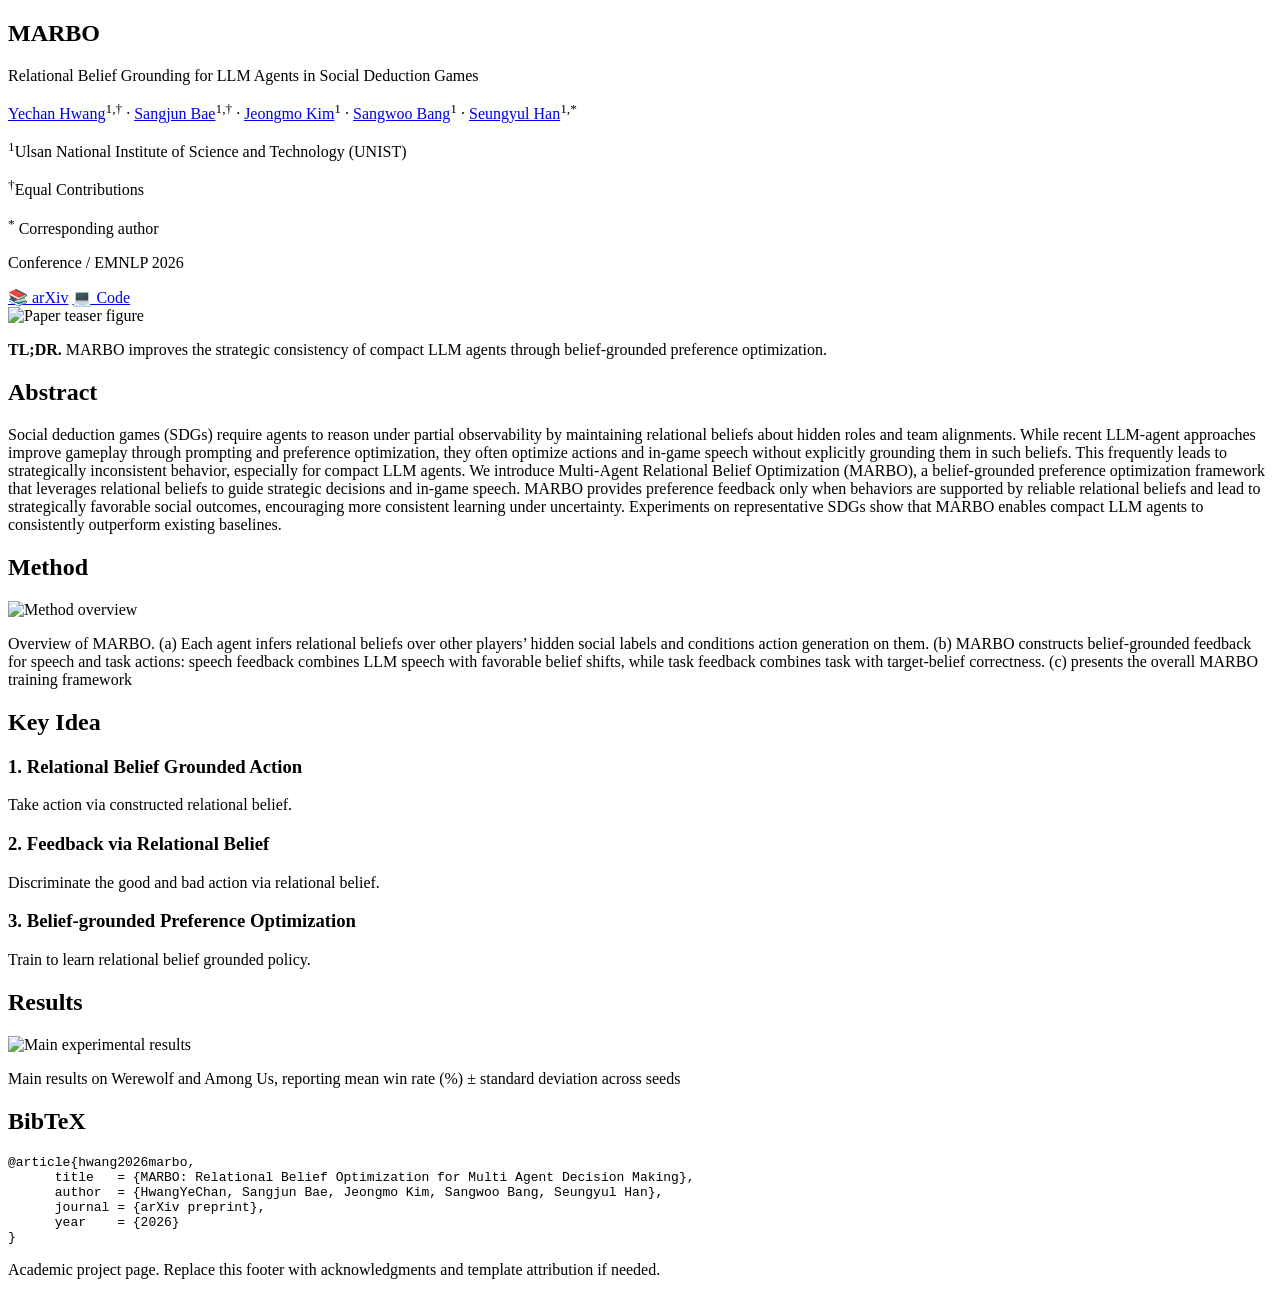
==== index.html @ c238d98e "Update index.html" ====
<!DOCTYPE html>
<html lang="en">
<head>
  <meta charset="utf-8">
  <meta name="viewport" content="width=device-width, initial-scale=1">

  <!-- TODO: Replace title and description -->
  <title>MARBO | Project Page</title>
  <meta name="description" content="Project page for MARBO, a research paper on relational belief modeling for multi agent decision making.">

  <!-- Social preview -->
  <meta property="og:title" content="MARBO">
  <meta property="og:description" content="Relational belief modeling for multi agent decision making.">
  <meta property="og:image" content="static/images/teaser.svg">

  <link rel="preconnect" href="https://fonts.googleapis.com">
  <link rel="preconnect" href="https://fonts.gstatic.com" crossorigin>
  <link href="https://fonts.googleapis.com/css2?family=Inter:wght@400;500;600;700&family=Source+Serif+4:wght@500;600&display=swap" rel="stylesheet">
  <link rel="stylesheet" href="docs/css/index.css">
</head>
<body>
  <main>
    <section class="hero">
      <div class="container narrow center">
        <!-- TODO: Replace paper title -->
        <h1>MARBO</h1>
        <p class="subtitle">Relational Belief Grounding for LLM Agents in Social Deduction Games</p>

        <!-- TODO: Replace authors, links, affiliation -->
        <div class="authors">
          <a href="#">Yechan Hwang</a><sup>1,†</sup>
          <span>·</span>
          <a href="#">Sangjun Bae</a><sup>1,†</sup>
          <span>·</span>
          <a href="#">Jeongmo Kim</a><sup>1</sup>
          <span>·</span>
          <a href="#">Sangwoo Bang</a><sup>1</sup>
          <span>·</span>
          <a href="#">Seungyul Han</a><sup>1,*</sup>
        </div>
        <p class="affiliation"><sup>1</sup>Ulsan National Institute of Science and Technology (UNIST)</p>
        <p class="Firth author"><sup>†</sup>Equal Contributions</p>
        <p class="corresponding-author"><sup>*</sup> Corresponding author</p>
        <p class="venue">Conference / EMNLP 2026</p>

        <div class="buttons">
          <!-- TODO: Replace URLs -->
          <!-- <a class="button" 
          href="#" 
          target="_blank">📄 Paper</a> -->
          <a class="button" 
          href="#" 
          target="_blank">📚 arXiv</a>
          <a class="button" 
          href="https://github.com/PleaseTakemeAway/MARBO" 
          target="_blank">💻 Code</a>
          <!-- <a class="button" href="#" target="_blank">🤗 Dataset</a> -->
        </div>
      </div>
    </section>

    <section>
      <div class="container wide center">
        <!-- TODO: Replace teaser.svg with your main figure or teaser image -->
        <img class="hero-image" src="static/images/motive-1.png" alt="Paper teaser figure">
        <p class="caption">
          <strong>TL;DR.</strong> MARBO improves the strategic consistency of compact LLM agents through belief-grounded preference optimization.
        </p>
      </div>
    </section>

    <section>
      <div class="container narrow">
        <h2>Abstract</h2>
        <p>
          Social deduction games (SDGs) require agents to reason under partial observability by maintaining relational beliefs about hidden roles and team alignments.
          While recent LLM-agent approaches improve gameplay through prompting and preference optimization, they often optimize actions and in-game speech without explicitly grounding them in such beliefs. 
          This frequently leads to strategically inconsistent behavior, especially for compact LLM agents. We introduce Multi-Agent Relational Belief Optimization (MARBO), a belief-grounded preference optimization framework that leverages relational beliefs to guide strategic decisions and in-game speech. 
          MARBO provides preference feedback only when behaviors are supported by reliable relational beliefs and lead to strategically favorable social outcomes, encouraging more consistent learning under uncertainty. 
          Experiments on representative SDGs show that MARBO enables compact LLM agents to consistently outperform existing baselines.
        </p>
      </div>
    </section>

    <section>
      <div class="container wide">
        <h2>Method</h2>
        <!-- TODO: Replace method.svg -->
        <img class="content-image" src="static/images/methods-1.png" alt="Method overview">
        <p class="caption"> Overview of MARBO. (a) Each agent infers relational beliefs over other players’ hidden social labels and conditions action generation on them. (b) MARBO constructs belief-grounded feedback for speech and task actions: speech feedback combines LLM speech with favorable belief shifts, while task feedback combines task with target-belief correctness. (c) presents the overall MARBO training framework</p>
      </div>
    </section>

    <section>
      <div class="container narrow">
        <h2>Key Idea</h2>
        <!-- TODO: Replace these three cards with your actual contributions -->
        <div class="cards">
          <article class="card">
            <h3>1. Relational Belief Grounded Action</h3>
            <p>Take action via constructed relational belief.</p>
          </article>
          <article class="card">
            <h3>2. Feedback via Relational Belief</h3>
            <p>Discriminate the good and bad action via relational belief.</p>
          </article>
          <article class="card">
            <h3>3. Belief-grounded Preference Optimization</h3>
            <p>Train to learn relational belief grounded policy.</p>
          </article>
        </div>
      </div>
    </section>

    <section>
      <div class="container wide">
        <h2>Results</h2>
        <!-- TODO: Replace results.svg with your main result table or plot -->
        <img class="content-image" src="static/images/Results.png" alt="Main experimental results">
        <p class="caption">Main results on Werewolf and Among Us, reporting mean win rate (%) ± standard deviation across seeds</p>
      </div>
    </section>

    <section>
      <div class="container narrow">
        <h2>BibTeX</h2>
        <!-- TODO: Replace citation -->
        <pre><code>@article{hwang2026marbo,
      title   = {MARBO: Relational Belief Optimization for Multi Agent Decision Making},
      author  = {HwangYeChan, Sangjun Bae, Jeongmo Kim, Sangwoo Bang, Seungyul Han},
      journal = {arXiv preprint},
      year    = {2026}
}</code></pre>
      </div>
    </section>
  </main>

  <footer>
    <div class="container narrow center">
      <p>Academic project page. Replace this footer with acknowledgments and template attribution if needed.</p>
    </div>
  </footer>
</body>
</html>
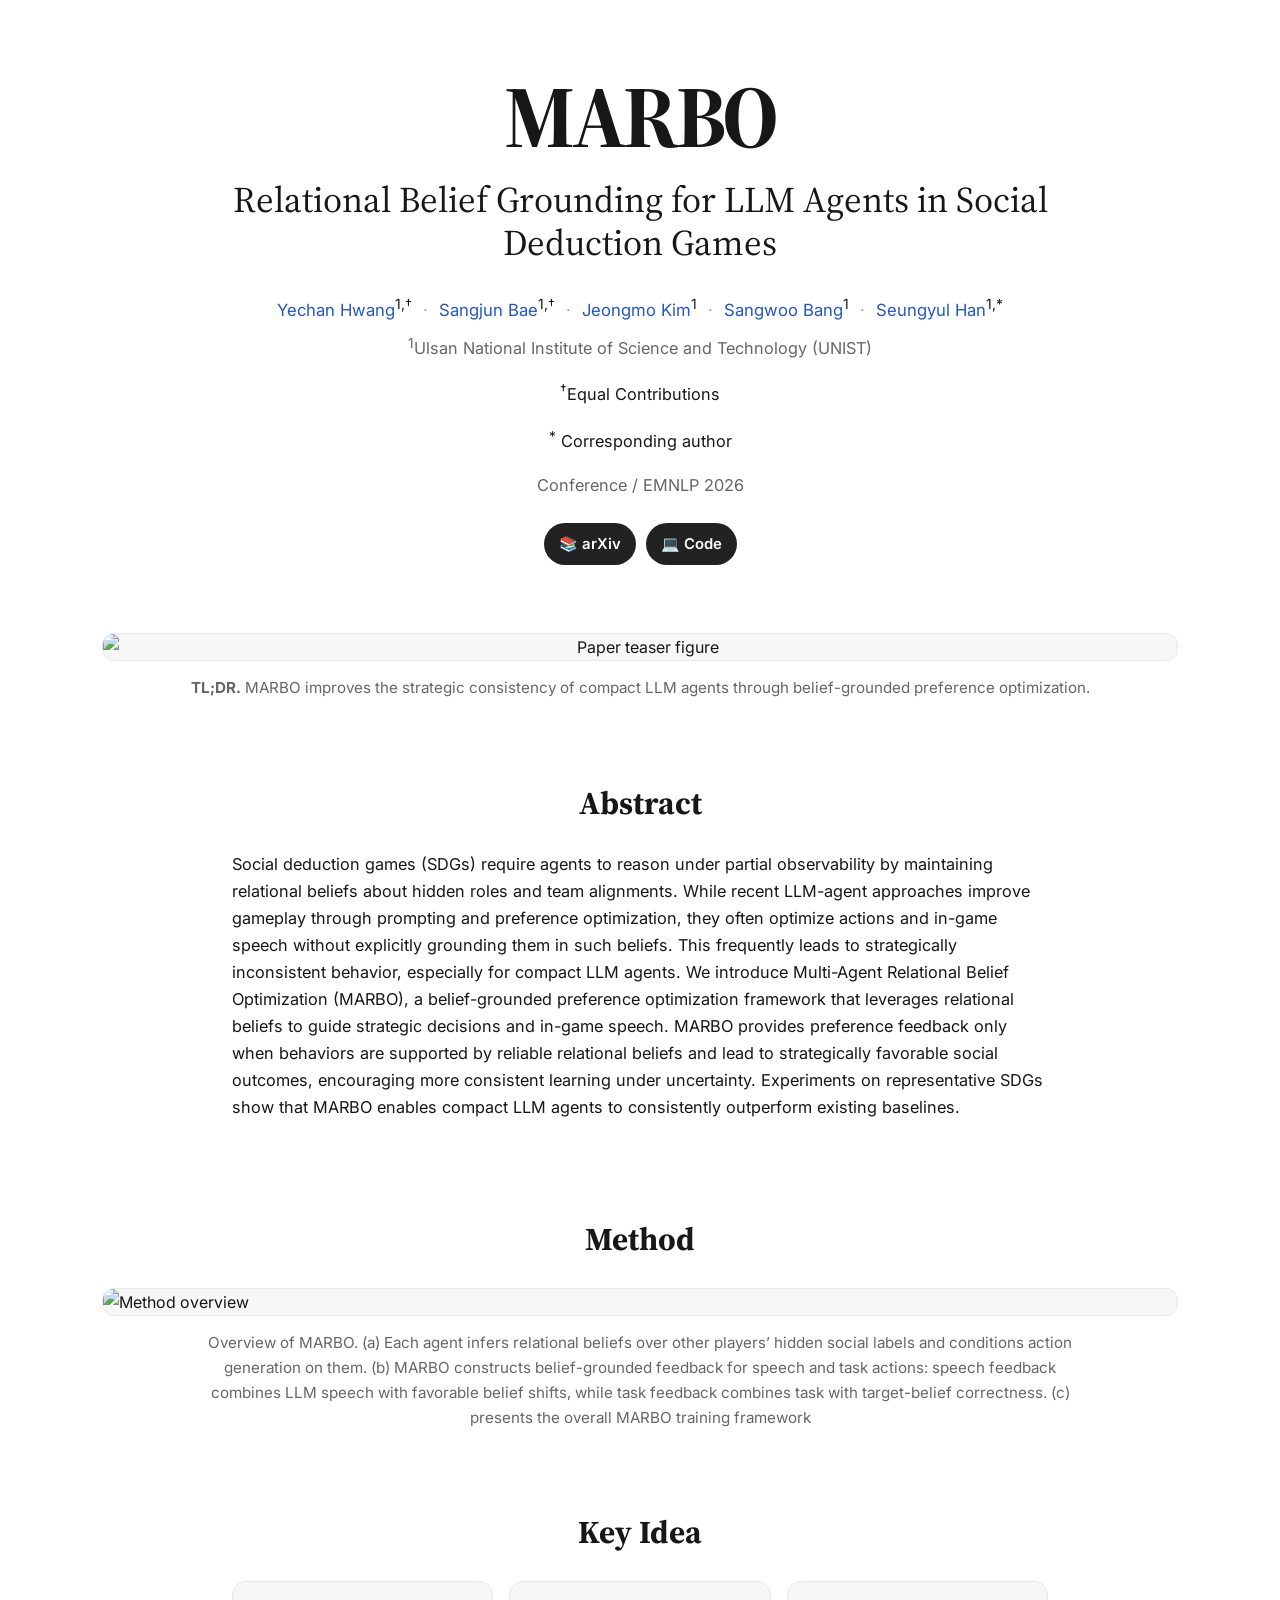
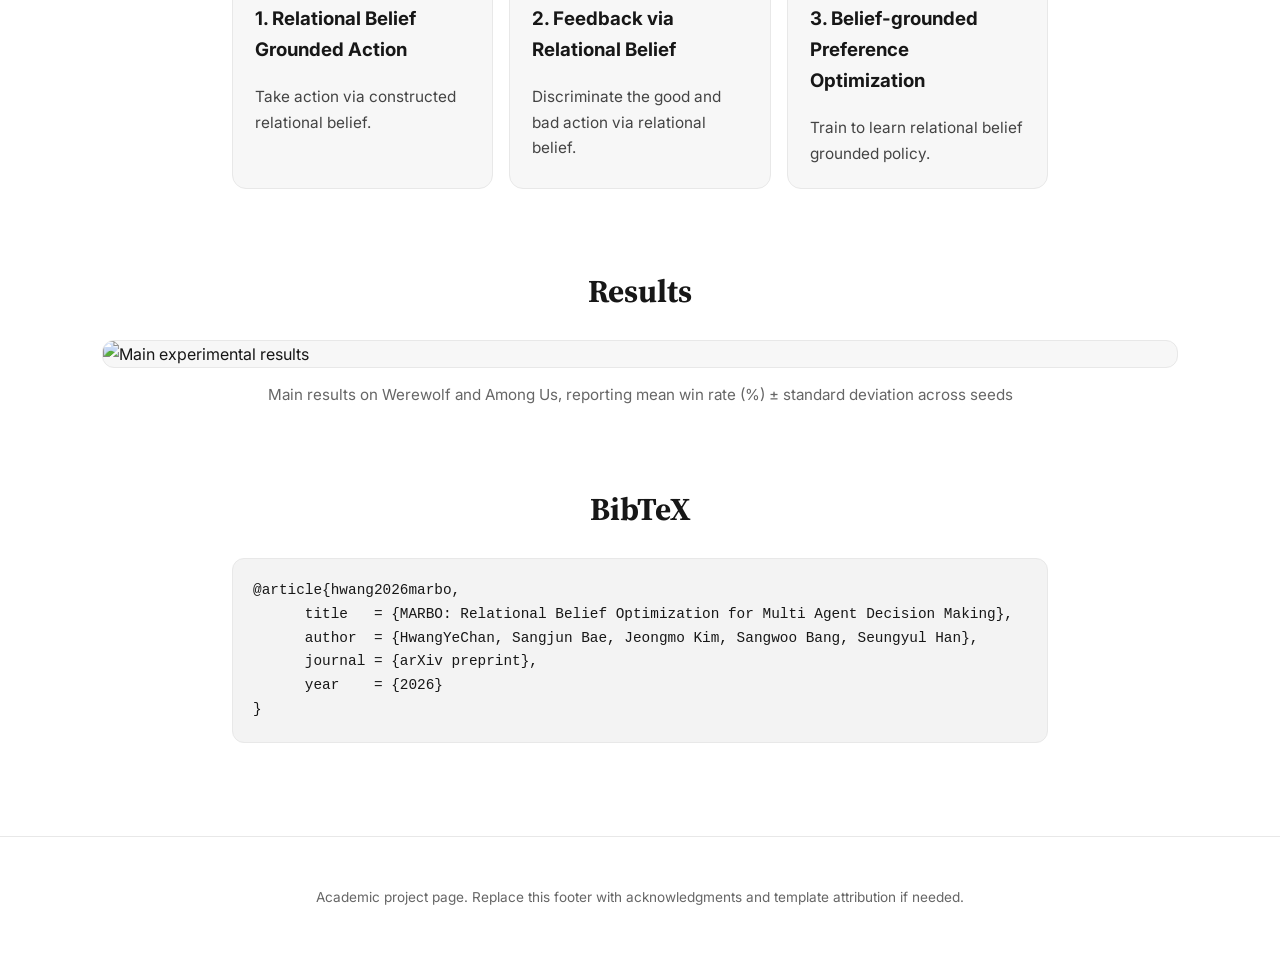
==== commit c7eaf5c9: "Update index.html" ====
--- a/index.html
+++ b/index.html
@@ -16,7 +16,7 @@
   <link rel="preconnect" href="https://fonts.googleapis.com">
   <link rel="preconnect" href="https://fonts.gstatic.com" crossorigin>
   <link href="https://fonts.googleapis.com/css2?family=Inter:wght@400;500;600;700&family=Source+Serif+4:wght@500;600&display=swap" rel="stylesheet">
-  <link rel="stylesheet" href="docs/css/index.css">
+  <link rel="stylesheet" href="docs/static/css/index.css">
 </head>
 <body>
   <main>
--- a/docs/static/css/index.css
+++ b/docs/static/css/index.css
@@ -0,0 +1,107 @@
+:root {
+  --text: #171717;
+  --muted: #666;
+  --line: #e8e8e8;
+  --surface: #f7f7f7;
+  --link: #2457c5;
+}
+
+* { box-sizing: border-box; }
+html { scroll-behavior: smooth; }
+body {
+  margin: 0;
+  color: var(--text);
+  background: #fff;
+  font-family: "Inter", Arial, sans-serif;
+  line-height: 1.65;
+}
+
+.container { margin: 0 auto; padding: 0 22px; }
+.narrow { max-width: 860px; }
+.wide { max-width: 1120px; }
+.center { text-align: center; }
+
+.hero { padding: 72px 0 30px; }
+h1 {
+  margin: 0;
+  font-family: "Source Serif 4", Georgia, serif;
+  font-size: clamp(3rem, 8vw, 5.5rem);
+  line-height: 1;
+  letter-spacing: -0.04em;
+}
+.subtitle {
+  margin: 18px auto;
+  max-width: 900px;
+  font-family: "Source Serif 4", Georgia, serif;
+  font-size: clamp(1.4rem, 3vw, 2.25rem);
+  line-height: 1.2;
+}
+.authors { margin-top: 28px; font-size: 1.05rem; }
+.authors span { margin: 0 6px; color: #aaa; }
+a { color: var(--link); text-decoration: none; }
+a:hover { text-decoration: underline; }
+.affiliation, .venue { margin: 7px 0; color: var(--muted); }
+
+.buttons { margin-top: 24px; display: flex; flex-wrap: wrap; gap: 10px; justify-content: center; }
+.button {
+  display: inline-block;
+  padding: 9px 15px;
+  border-radius: 999px;
+  color: #fff;
+  background: #222;
+  font-weight: 600;
+  font-size: .93rem;
+}
+.button:hover { text-decoration: none; opacity: .88; }
+
+section { padding: 38px 0; }
+h2 {
+  margin: 0 0 22px;
+  text-align: center;
+  font-family: "Source Serif 4", Georgia, serif;
+  font-size: 2rem;
+}
+h3 { margin-top: 0; }
+p { font-size: 1.02rem; }
+.hero-image, .content-image {
+  display: block;
+  width: 100%;
+  height: auto;
+  margin: 0 auto;
+  border-radius: 12px;
+  border: 1px solid var(--line);
+  background: var(--surface);
+}
+.caption { max-width: 900px; margin: 14px auto 0; color: var(--muted); text-align: center; font-size: .95rem; }
+
+.cards {
+  display: grid;
+  grid-template-columns: repeat(3, 1fr);
+  gap: 16px;
+}
+.card {
+  padding: 22px;
+  background: var(--surface);
+  border: 1px solid var(--line);
+  border-radius: 14px;
+}
+.card p { margin-bottom: 0; color: #444; font-size: .96rem; }
+
+pre {
+  overflow-x: auto;
+  padding: 20px;
+  border-radius: 12px;
+  background: #f3f3f3;
+  border: 1px solid var(--line);
+  text-align: left;
+}
+code { font-family: Consolas, Monaco, monospace; font-size: .9rem; }
+
+footer { margin-top: 42px; padding: 36px 0; border-top: 1px solid var(--line); color: var(--muted); }
+footer p { font-size: .85rem; }
+
+@media (max-width: 760px) {
+  .hero { padding-top: 48px; }
+  .cards { grid-template-columns: 1fr; }
+  section { padding: 28px 0; }
+}
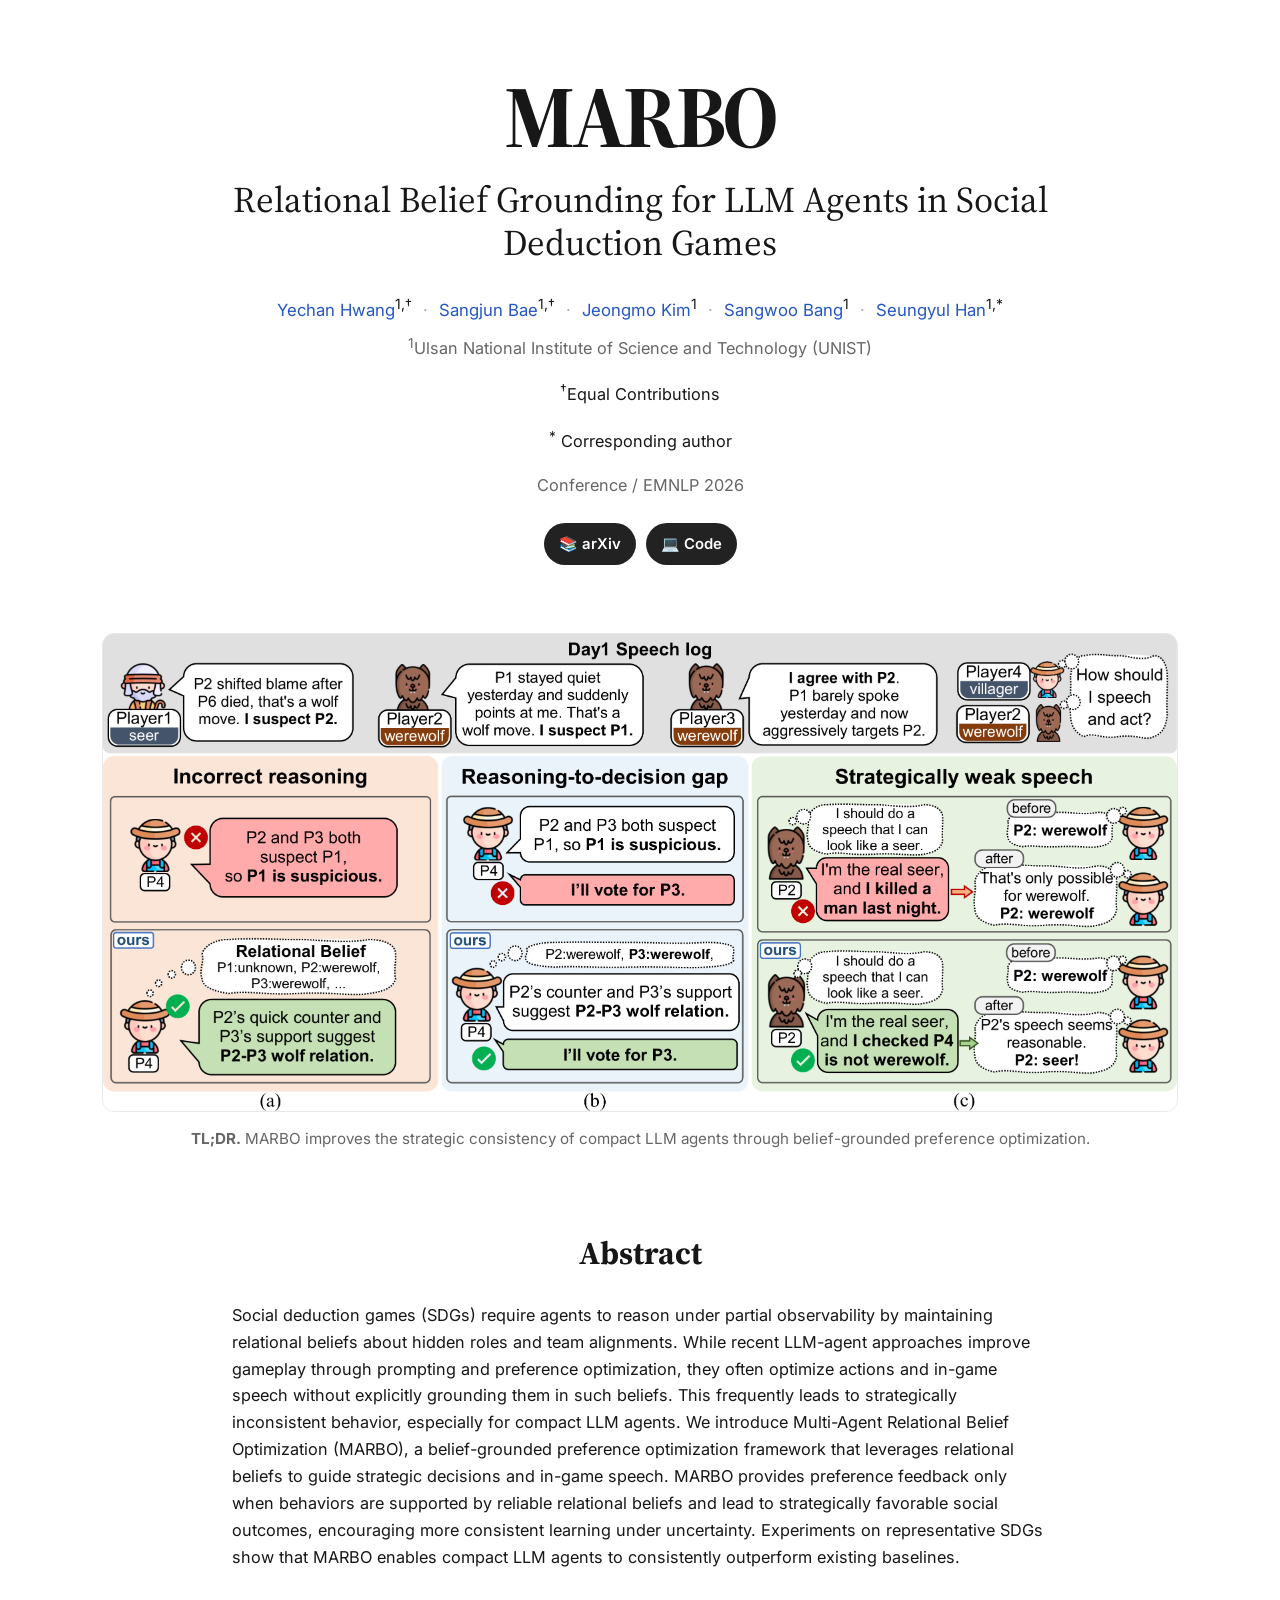
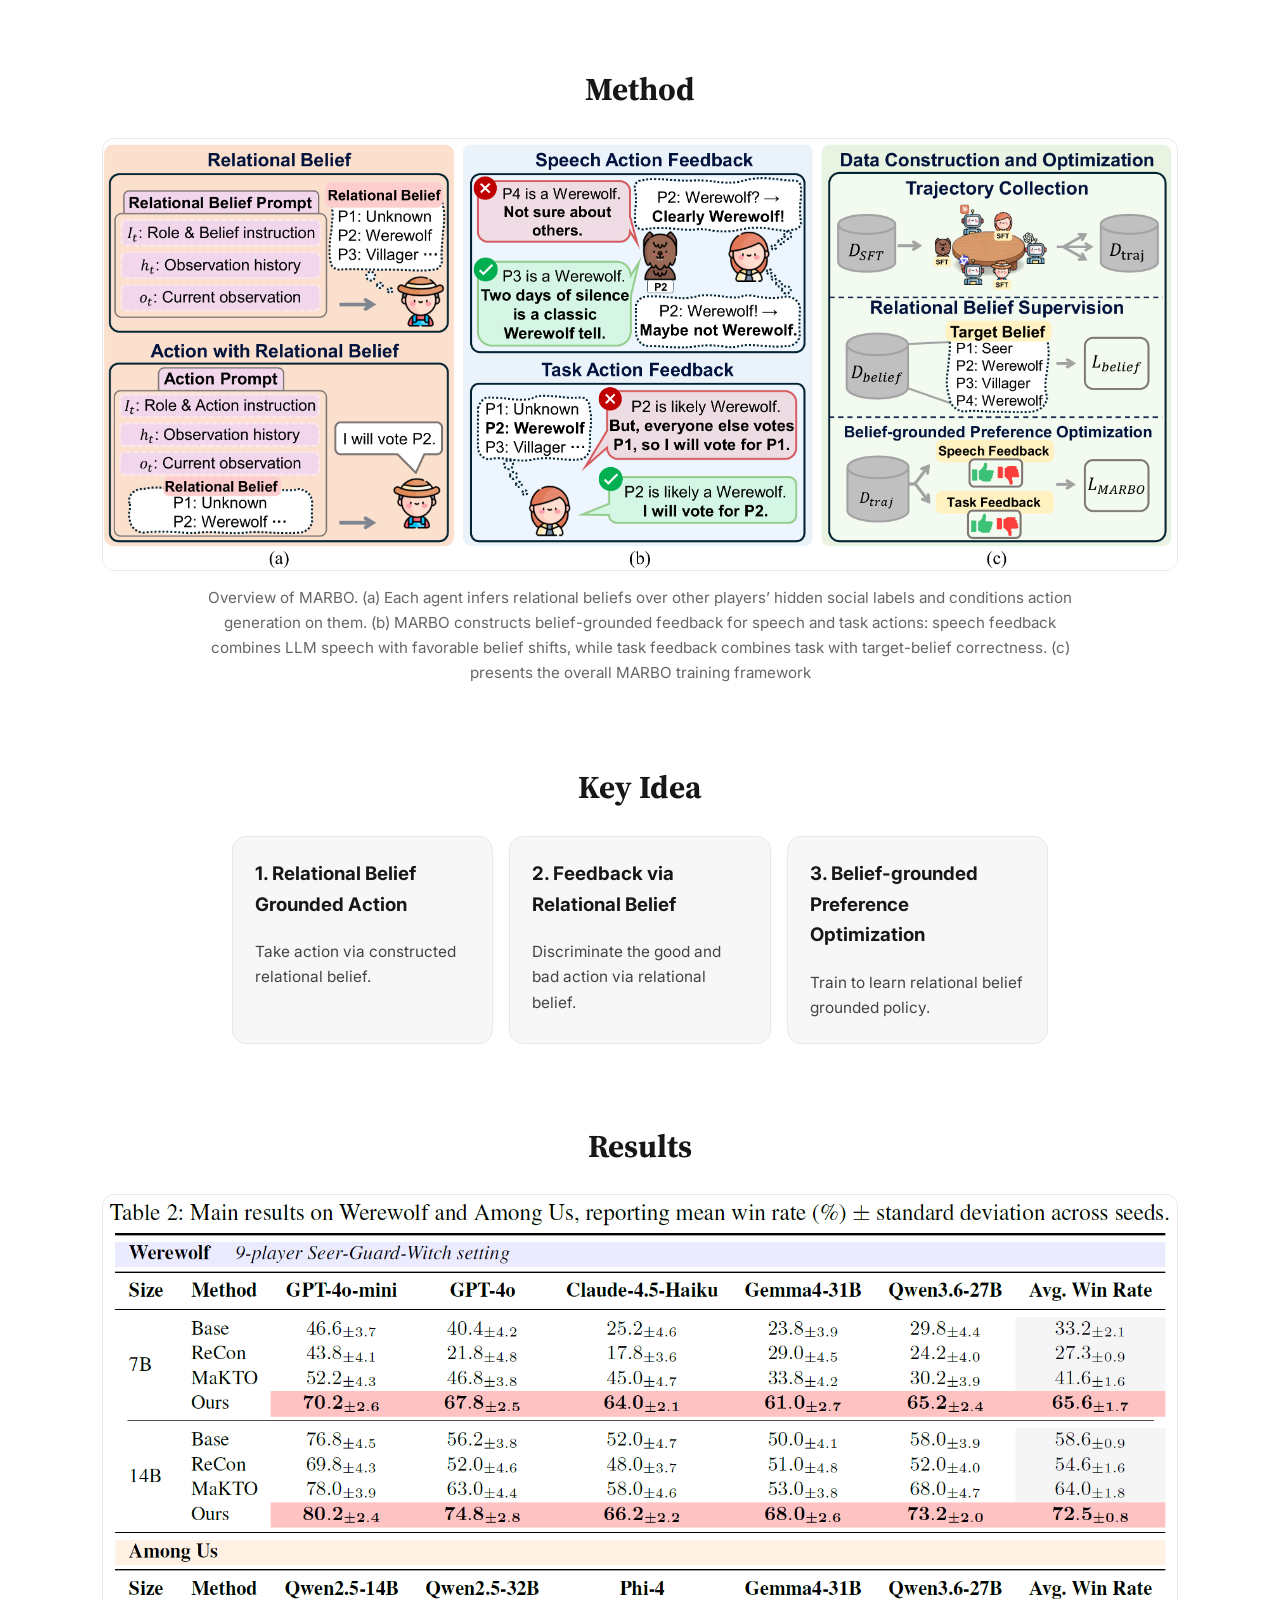
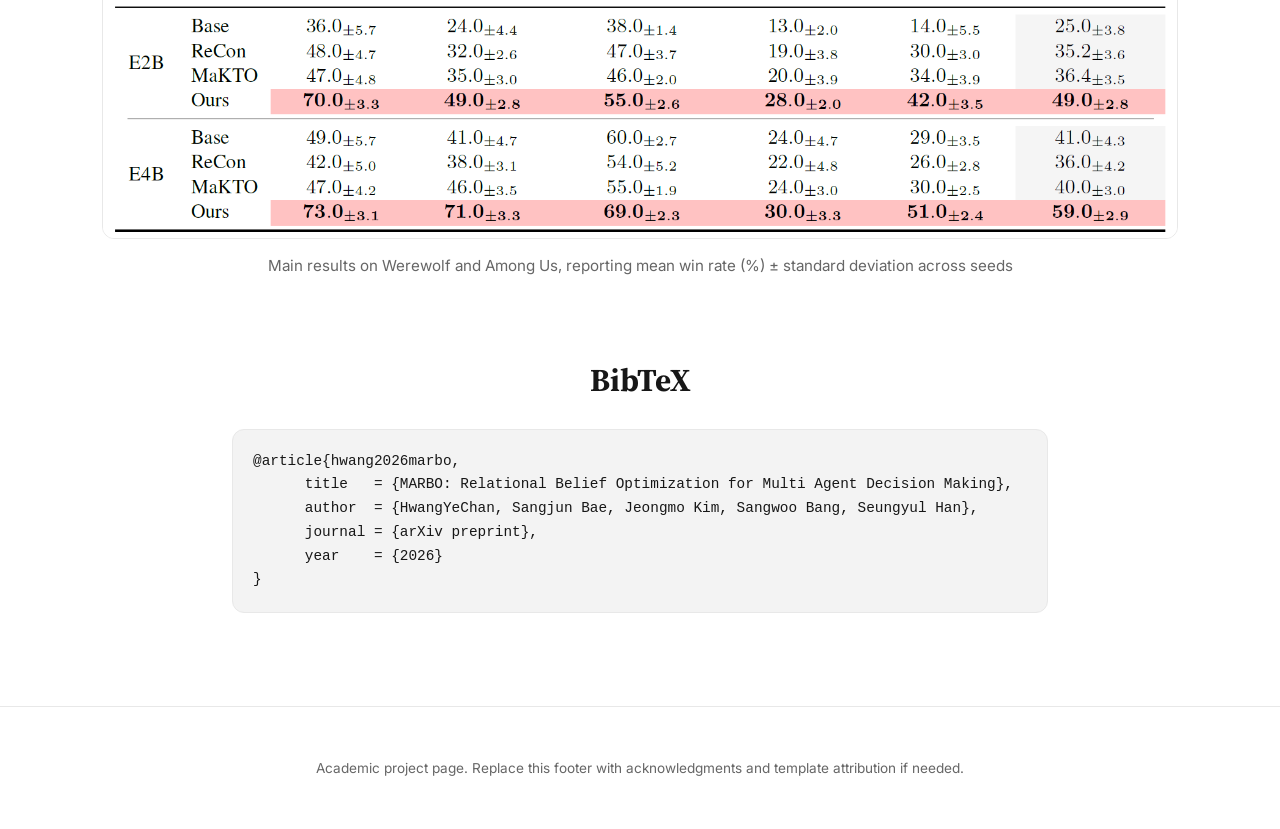
==== commit eb77dc34: "Update index.html" ====
--- a/index.html
+++ b/index.html
@@ -11,7 +11,7 @@
   <!-- Social preview -->
   <meta property="og:title" content="MARBO">
   <meta property="og:description" content="Relational belief modeling for multi agent decision making.">
-  <meta property="og:image" content="static/images/teaser.svg">
+  <meta property="og:image" content="docs/static/images/teaser.svg">
 
   <link rel="preconnect" href="https://fonts.googleapis.com">
   <link rel="preconnect" href="https://fonts.gstatic.com" crossorigin>
@@ -62,7 +62,7 @@
     <section>
       <div class="container wide center">
         <!-- TODO: Replace teaser.svg with your main figure or teaser image -->
-        <img class="hero-image" src="static/images/motive-1.png" alt="Paper teaser figure">
+        <img class="hero-image" src="docs/static/images/motive-1.png" alt="Paper teaser figure">
         <p class="caption">
           <strong>TL;DR.</strong> MARBO improves the strategic consistency of compact LLM agents through belief-grounded preference optimization.
         </p>
@@ -86,7 +86,7 @@
       <div class="container wide">
         <h2>Method</h2>
         <!-- TODO: Replace method.svg -->
-        <img class="content-image" src="static/images/methods-1.png" alt="Method overview">
+        <img class="content-image" src="docs/static/images/methods-1.png" alt="Method overview">
         <p class="caption"> Overview of MARBO. (a) Each agent infers relational beliefs over other players’ hidden social labels and conditions action generation on them. (b) MARBO constructs belief-grounded feedback for speech and task actions: speech feedback combines LLM speech with favorable belief shifts, while task feedback combines task with target-belief correctness. (c) presents the overall MARBO training framework</p>
       </div>
     </section>
@@ -116,7 +116,7 @@
       <div class="container wide">
         <h2>Results</h2>
         <!-- TODO: Replace results.svg with your main result table or plot -->
-        <img class="content-image" src="static/images/Results.png" alt="Main experimental results">
+        <img class="content-image" src="docs/static/images/Results.png" alt="Main experimental results">
         <p class="caption">Main results on Werewolf and Among Us, reporting mean win rate (%) ± standard deviation across seeds</p>
       </div>
     </section>
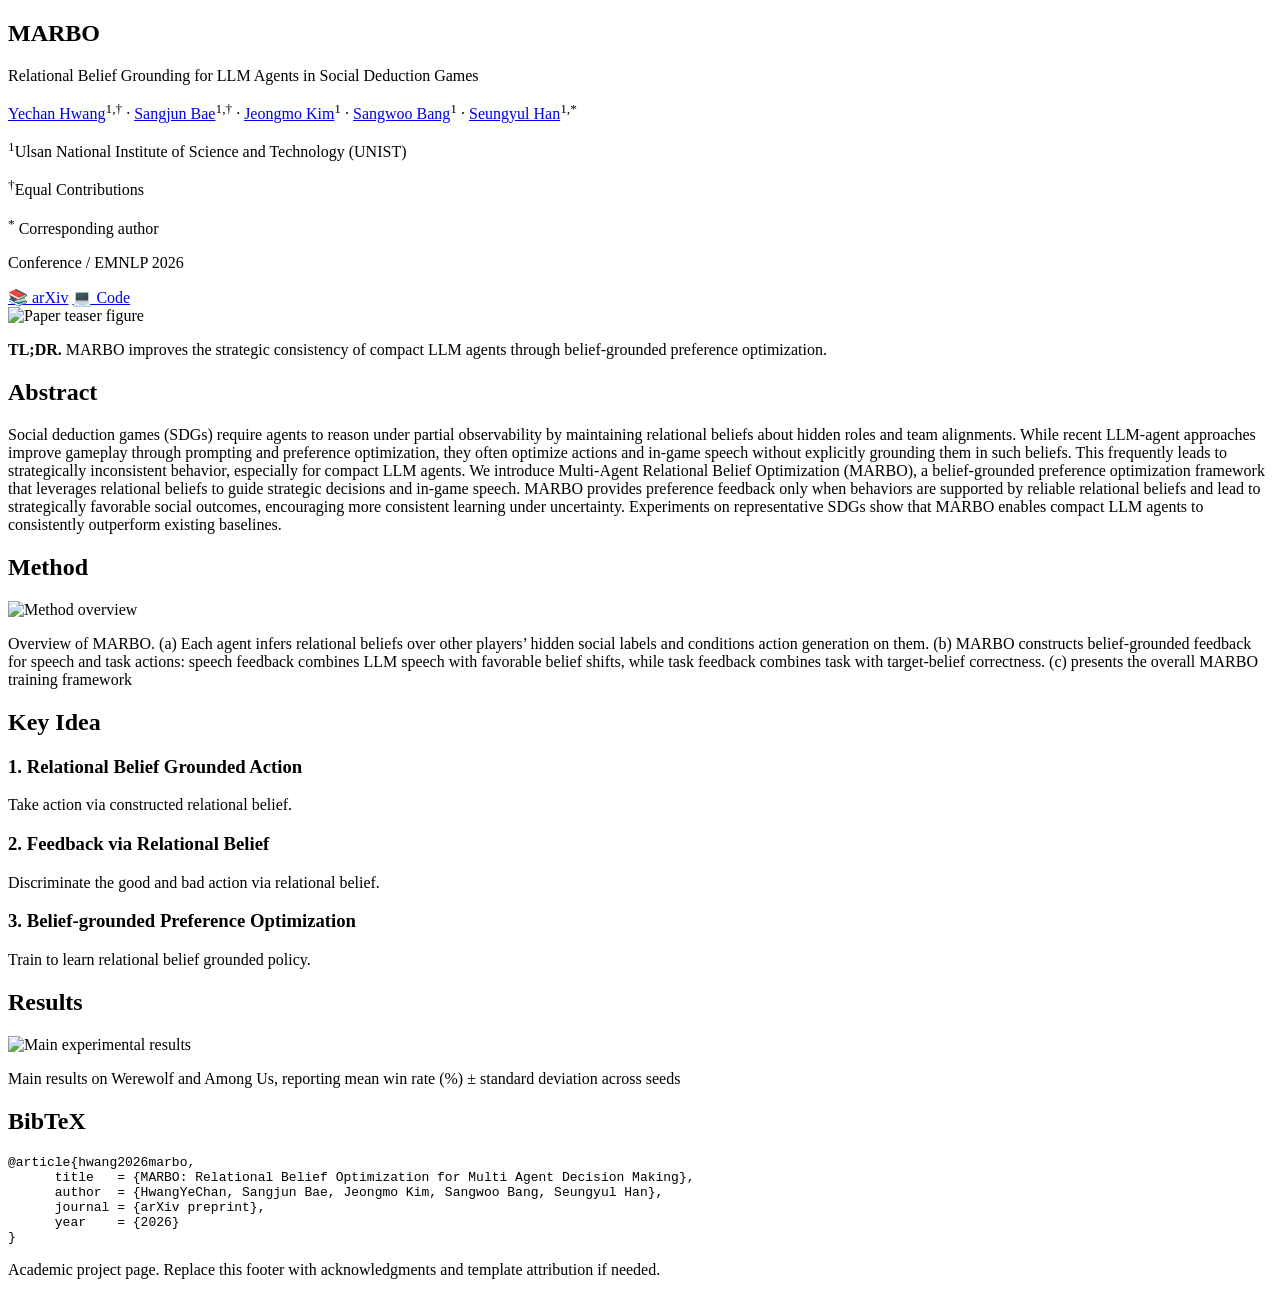
==== commit a0f733e4: "Update index.html" ====
--- a/index.html
+++ b/index.html
@@ -16,7 +16,7 @@
   <link rel="preconnect" href="https://fonts.googleapis.com">
   <link rel="preconnect" href="https://fonts.gstatic.com" crossorigin>
   <link href="https://fonts.googleapis.com/css2?family=Inter:wght@400;500;600;700&family=Source+Serif+4:wght@500;600&display=swap" rel="stylesheet">
-  <link rel="stylesheet" href="docs/static/css/index.css">
+  <link rel="stylesheet" href="static/css/index.css">
 </head>
 <body>
   <main>
@@ -62,7 +62,7 @@
     <section>
       <div class="container wide center">
         <!-- TODO: Replace teaser.svg with your main figure or teaser image -->
-        <img class="hero-image" src="docs/static/images/motive-1.png" alt="Paper teaser figure">
+        <img class="hero-image" src="static/images/motive-1.png" alt="Paper teaser figure">
         <p class="caption">
           <strong>TL;DR.</strong> MARBO improves the strategic consistency of compact LLM agents through belief-grounded preference optimization.
         </p>
@@ -86,7 +86,7 @@
       <div class="container wide">
         <h2>Method</h2>
         <!-- TODO: Replace method.svg -->
-        <img class="content-image" src="docs/static/images/methods-1.png" alt="Method overview">
+        <img class="content-image" src="static/images/methods-1.png" alt="Method overview">
         <p class="caption"> Overview of MARBO. (a) Each agent infers relational beliefs over other players’ hidden social labels and conditions action generation on them. (b) MARBO constructs belief-grounded feedback for speech and task actions: speech feedback combines LLM speech with favorable belief shifts, while task feedback combines task with target-belief correctness. (c) presents the overall MARBO training framework</p>
       </div>
     </section>
@@ -116,7 +116,7 @@
       <div class="container wide">
         <h2>Results</h2>
         <!-- TODO: Replace results.svg with your main result table or plot -->
-        <img class="content-image" src="docs/static/images/Results.png" alt="Main experimental results">
+        <img class="content-image" src="/static/images/Results.png" alt="Main experimental results">
         <p class="caption">Main results on Werewolf and Among Us, reporting mean win rate (%) ± standard deviation across seeds</p>
       </div>
     </section>
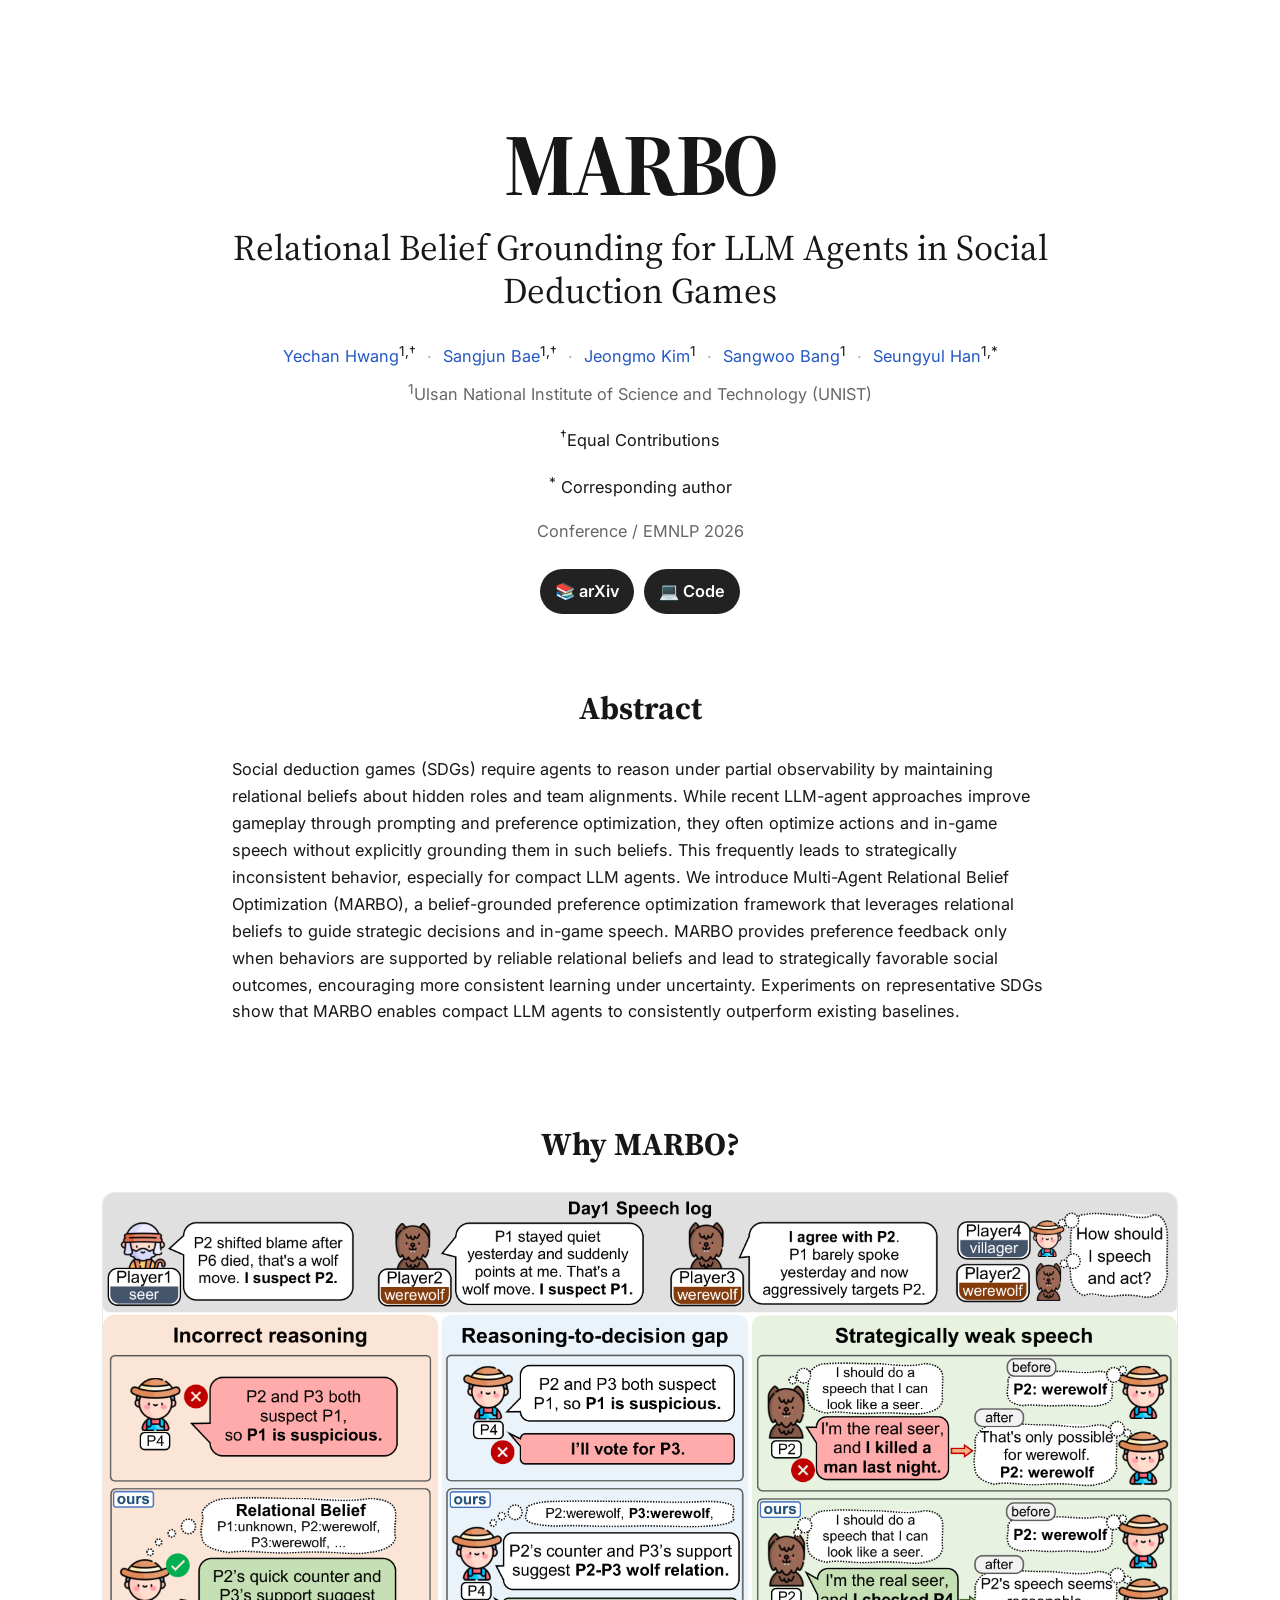
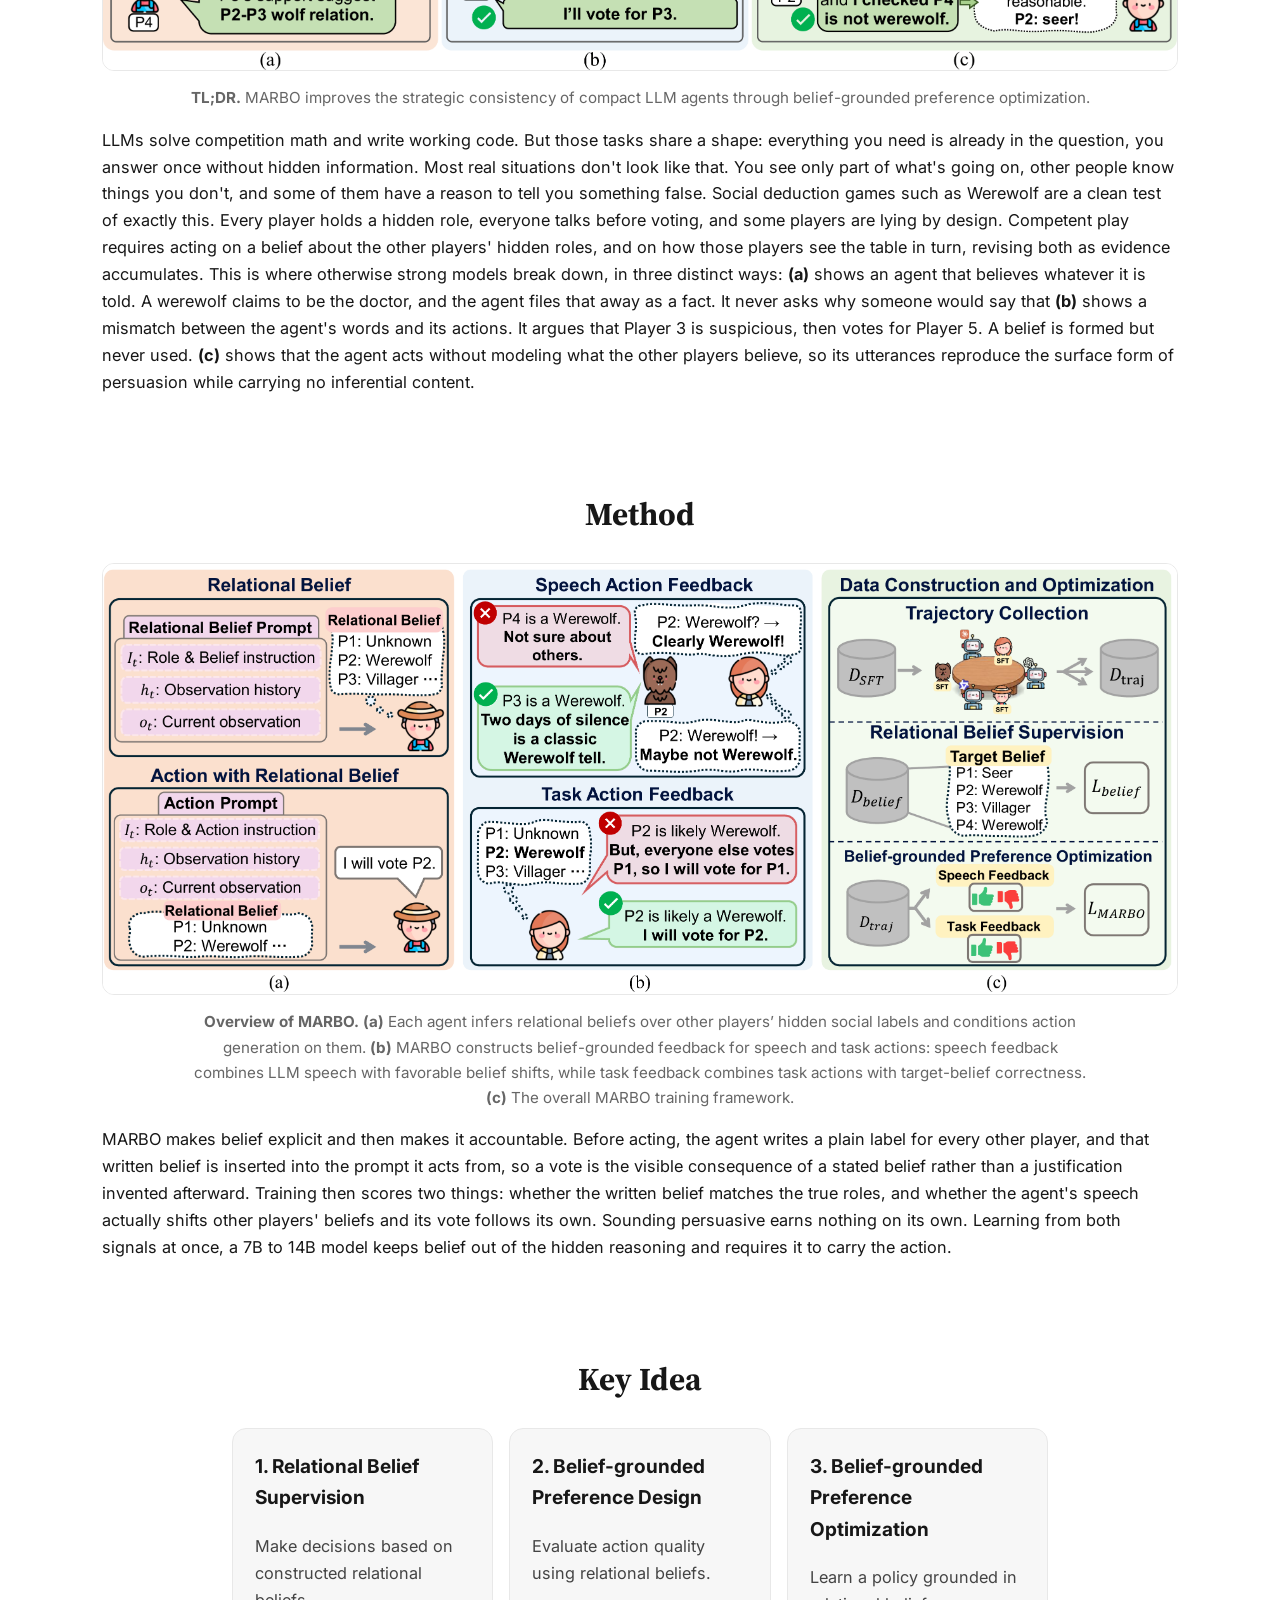
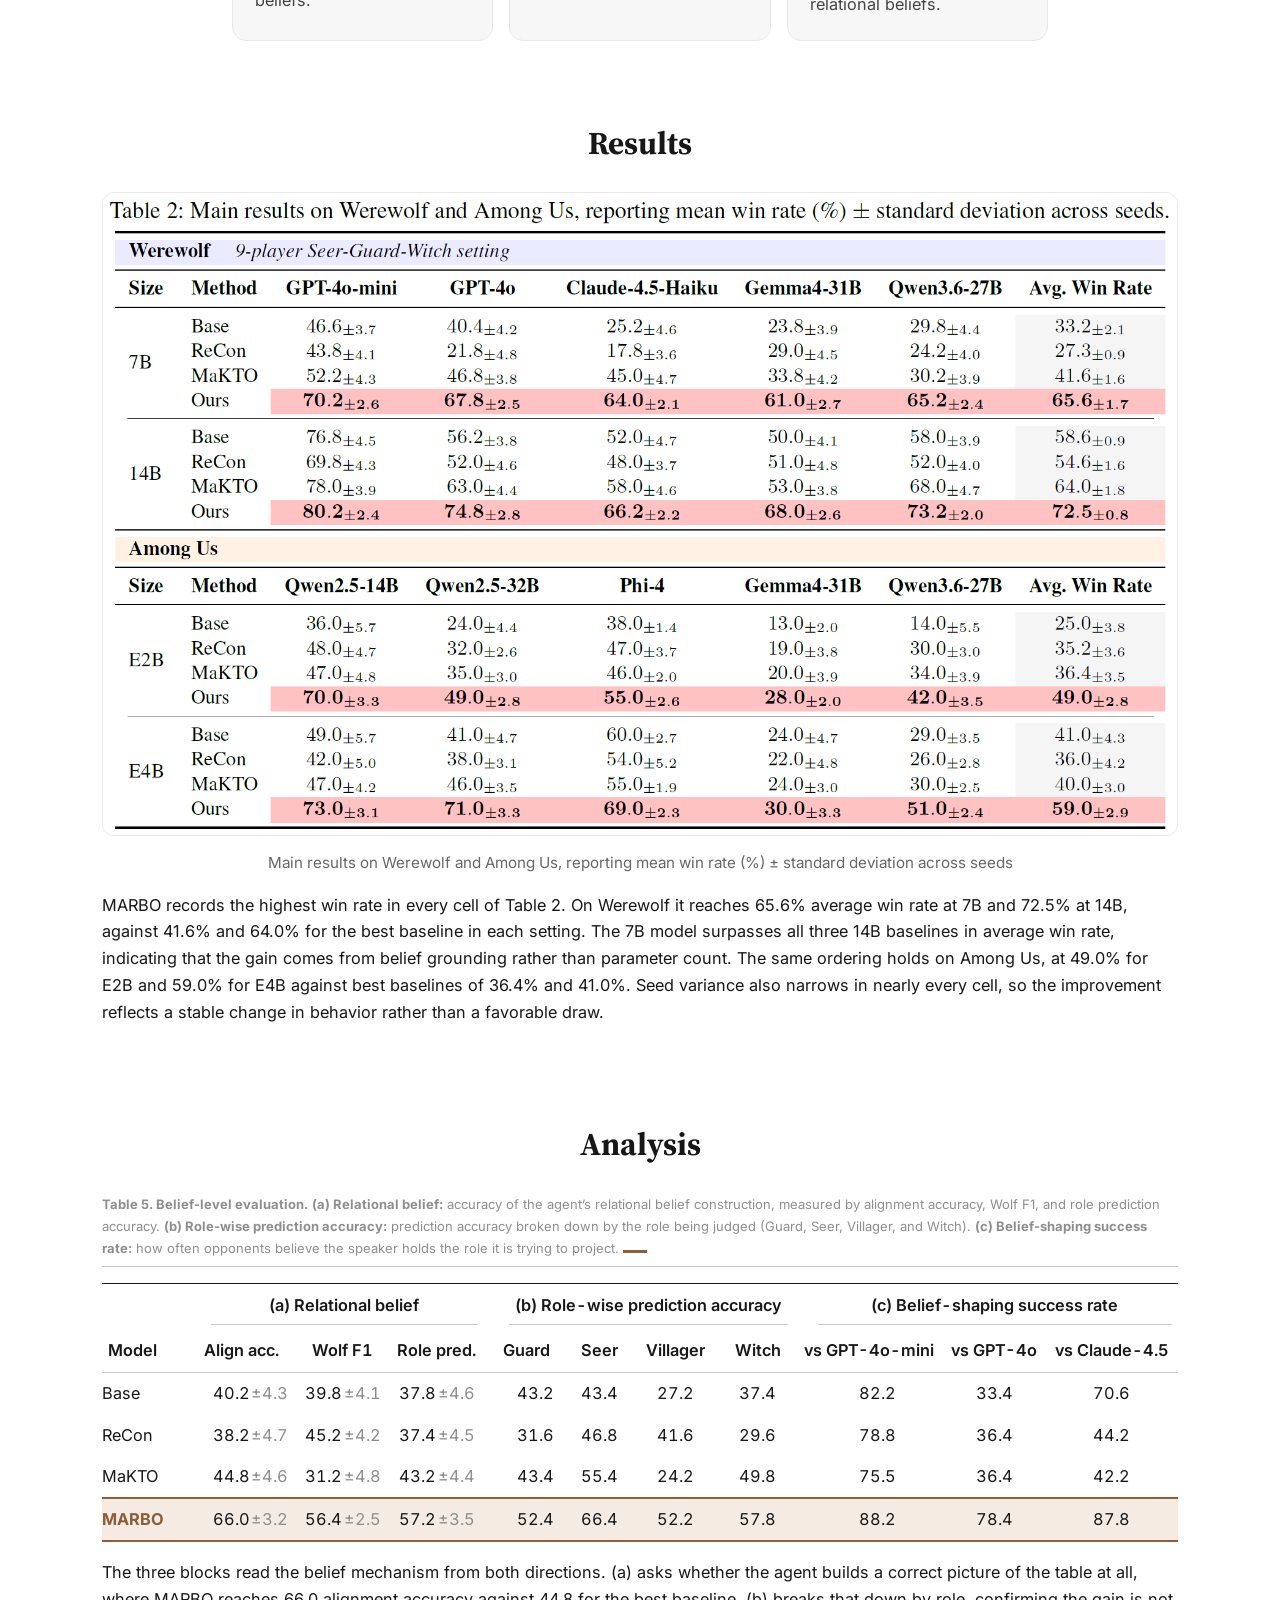
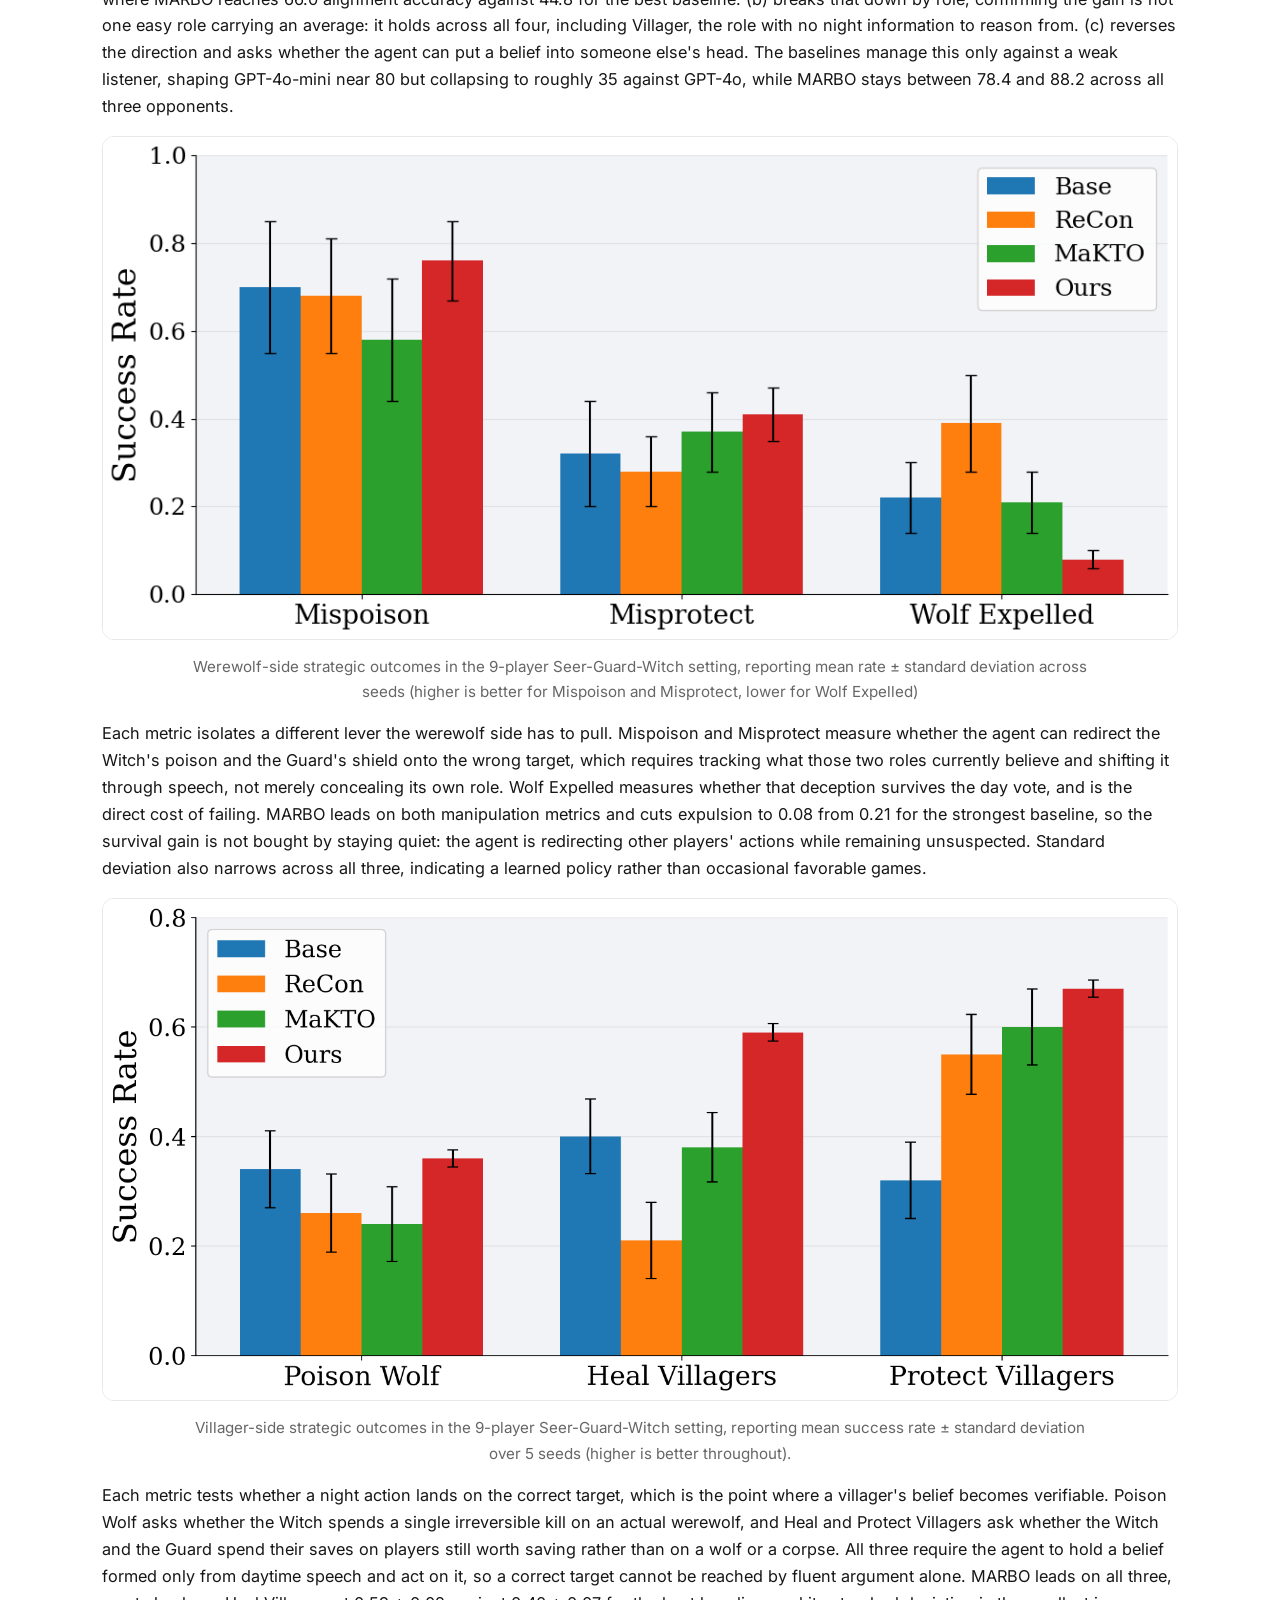
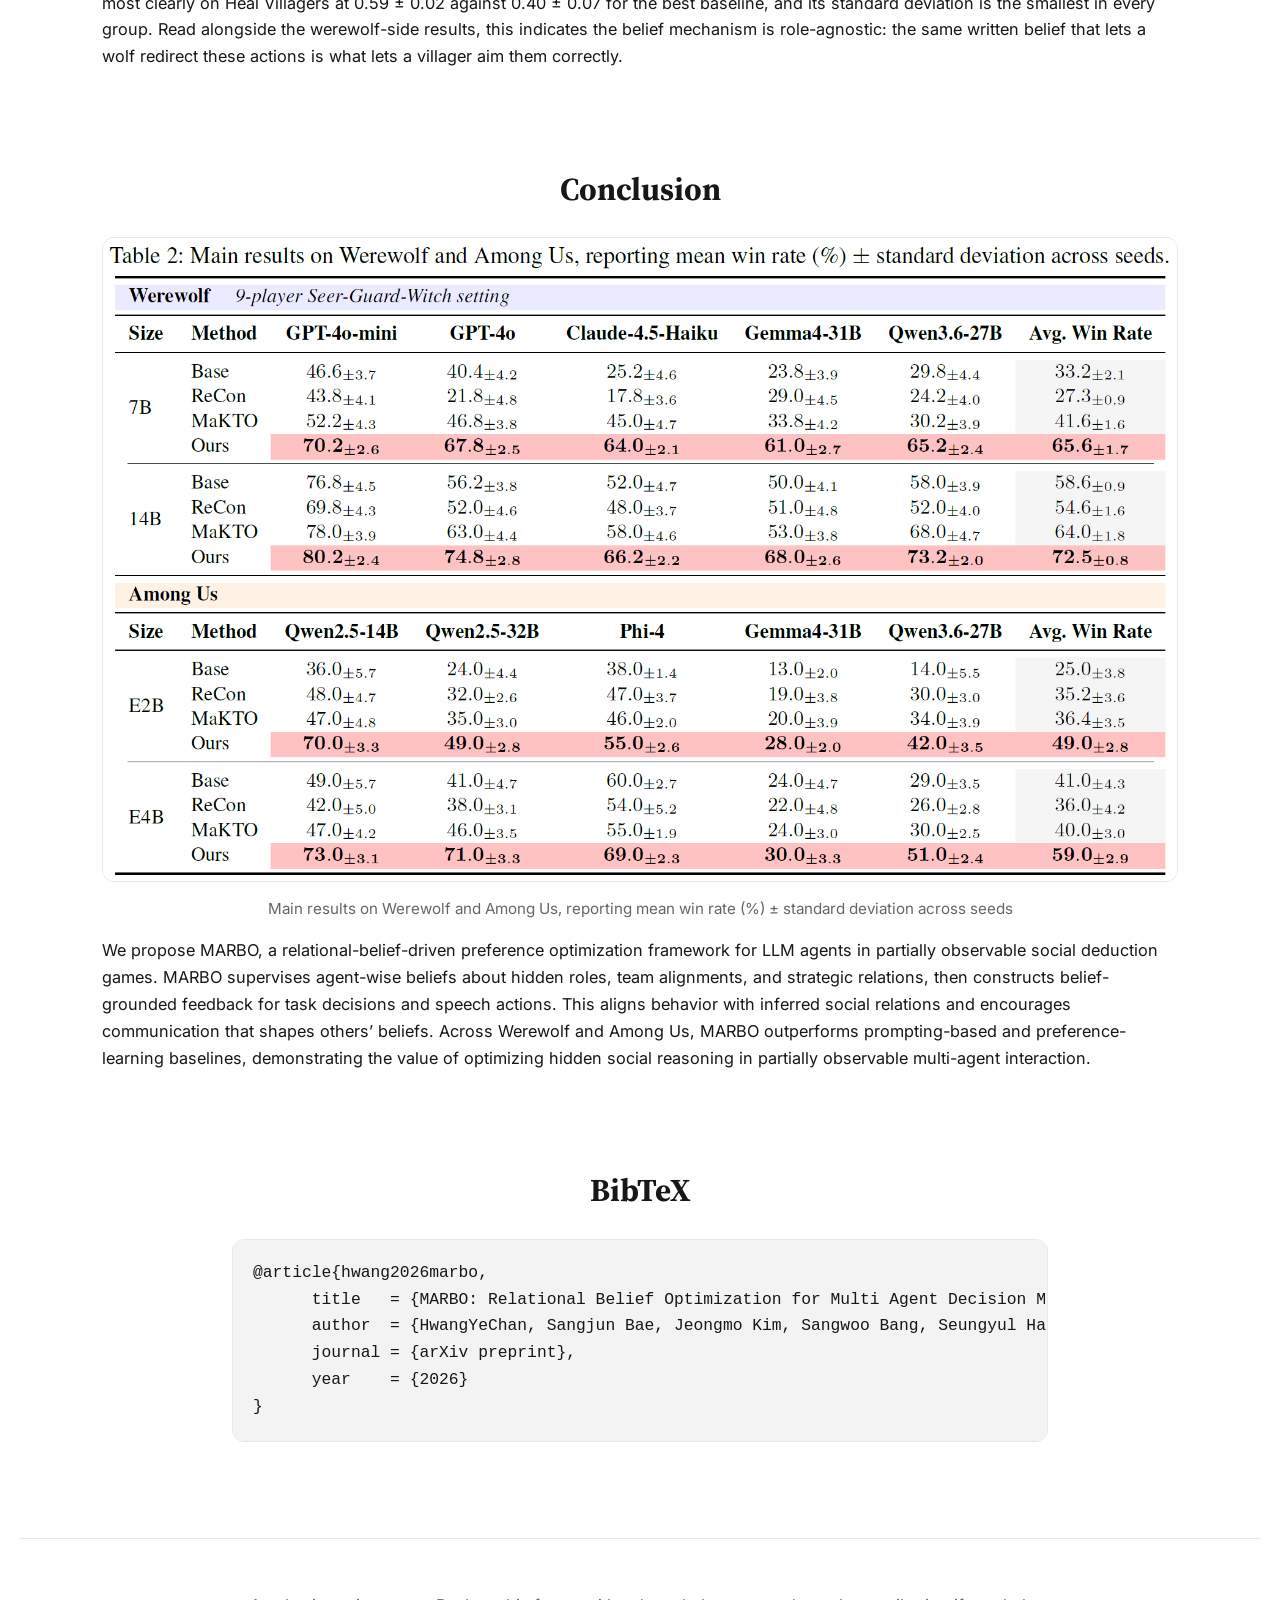
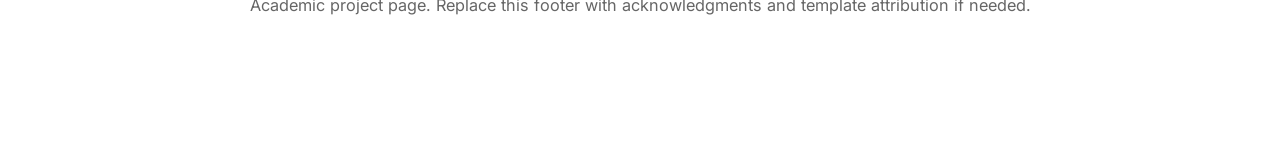
==== commit 4b25ec4c: "260908" ====
--- a/index.html
+++ b/index.html
@@ -11,7 +11,7 @@
   <!-- Social preview -->
   <meta property="og:title" content="MARBO">
   <meta property="og:description" content="Relational belief modeling for multi agent decision making.">
-  <meta property="og:image" content="docs/static/images/teaser.svg">
+  <meta property="og:image" content="static/images/teaser.svg">
 
   <link rel="preconnect" href="https://fonts.googleapis.com">
   <link rel="preconnect" href="https://fonts.gstatic.com" crossorigin>
@@ -60,16 +60,6 @@
     </section>
 
     <section>
-      <div class="container wide center">
-        <!-- TODO: Replace teaser.svg with your main figure or teaser image -->
-        <img class="hero-image" src="static/images/motive-1.png" alt="Paper teaser figure">
-        <p class="caption">
-          <strong>TL;DR.</strong> MARBO improves the strategic consistency of compact LLM agents through belief-grounded preference optimization.
-        </p>
-      </div>
-    </section>
-
-    <section>
       <div class="container narrow">
         <h2>Abstract</h2>
         <p>
@@ -83,11 +73,57 @@
     </section>
 
     <section>
+      <div class="container wide center">
+        <h2>Why MARBO? </h2>
+        <!-- TODO: Replace teaser.svg with your main figure or teaser image -->
+        <img class="hero-image" src="static/images/motive-1.png" alt="Paper teaser figure">
+        <p class="caption">
+          <strong>TL;DR.</strong> MARBO improves the strategic consistency of compact LLM agents through belief-grounded preference optimization.
+        </p>
+
+        <p class="body-copy">
+          LLMs solve competition math and write working code. But those tasks share a shape: everything you need is already in the question, you answer once without hidden information.
+
+          Most real situations don't look like that. You see only part of what's going on, other people know things you don't, and some of them have a reason to tell you something false. 
+
+          Social deduction games such as Werewolf are a clean test of exactly this. 
+          
+          Every player holds a hidden role, everyone talks before voting, and some players are lying by design. 
+          
+          Competent play requires acting on a belief about the other players' hidden roles, and on how those players see the table in turn, revising both as evidence accumulates.          
+          
+          This is where otherwise strong models break down, in three distinct ways:
+
+          <strong>(a)</strong>  shows an agent that believes whatever it is told. A werewolf claims to be the doctor, and the agent files that away as a fact. It never asks why someone would say that
+
+          <strong>(b)</strong> shows a mismatch between the agent's words and its actions. It argues that Player 3 is suspicious, then votes for Player 5. A belief is formed but never used.
+          
+          <strong>(c)</strong> shows that the agent acts without modeling what the other players believe, so its utterances reproduce the surface form of persuasion while carrying no inferential content.
+        </p>
+      </div>
+    </section>
+
+    <section>
       <div class="container wide">
         <h2>Method</h2>
         <!-- TODO: Replace method.svg -->
         <img class="content-image" src="static/images/methods-1.png" alt="Method overview">
-        <p class="caption"> Overview of MARBO. (a) Each agent infers relational beliefs over other players’ hidden social labels and conditions action generation on them. (b) MARBO constructs belief-grounded feedback for speech and task actions: speech feedback combines LLM speech with favorable belief shifts, while task feedback combines task with target-belief correctness. (c) presents the overall MARBO training framework</p>
+          <p class="caption">
+            <strong>Overview of MARBO.</strong>
+            <strong>(a)</strong> Each agent infers relational beliefs over other players’
+            hidden social labels and conditions action generation on them.
+            <strong>(b)</strong> MARBO constructs belief-grounded feedback for speech and
+            task actions: speech feedback combines LLM speech with favorable belief shifts,
+            while task feedback combines task actions with target-belief correctness.
+            <strong>(c)</strong> The overall MARBO training framework.
+          </p>
+
+        <p class="body-copy">
+          MARBO makes belief explicit and then makes it accountable. 
+          Before acting, the agent writes a plain label for every other player, and that written belief is inserted into the prompt it acts from, so a vote is the visible consequence of a stated belief rather than a justification invented afterward. 
+          Training then scores two things: whether the written belief matches the true roles, and whether the agent's speech actually shifts other players' beliefs and its vote follows its own. 
+          Sounding persuasive earns nothing on its own. Learning from both signals at once, a 7B to 14B model keeps belief out of the hidden reasoning and requires it to carry the action.
+        </p>
       </div>
     </section>
 
@@ -97,16 +133,16 @@
         <!-- TODO: Replace these three cards with your actual contributions -->
         <div class="cards">
           <article class="card">
-            <h3>1. Relational Belief Grounded Action</h3>
-            <p>Take action via constructed relational belief.</p>
+            <h3>1. Relational Belief Supervision</h3>
+            <p>Make decisions based on constructed relational beliefs.</p>
           </article>
           <article class="card">
-            <h3>2. Feedback via Relational Belief</h3>
-            <p>Discriminate the good and bad action via relational belief.</p>
+            <h3>2. Belief-grounded Preference Design</h3>
+            <p>Evaluate action quality using relational beliefs.</p>
           </article>
           <article class="card">
             <h3>3. Belief-grounded Preference Optimization</h3>
-            <p>Train to learn relational belief grounded policy.</p>
+            <p>Learn a policy grounded in relational beliefs.</p>
           </article>
         </div>
       </div>
@@ -116,8 +152,122 @@
       <div class="container wide">
         <h2>Results</h2>
         <!-- TODO: Replace results.svg with your main result table or plot -->
-        <img class="content-image" src="/static/images/Results.png" alt="Main experimental results">
+        <img class="content-image" src="static/images/Results.png" alt="Main experimental results">
         <p class="caption">Main results on Werewolf and Among Us, reporting mean win rate (%) ± standard deviation across seeds</p>
+        
+        <p class="body-copy">
+          MARBO records the highest win rate in every cell of Table 2. 
+          On Werewolf it reaches 65.6% average win rate at 7B and 72.5% at 14B, against 41.6% and 64.0% for the best baseline in each setting. 
+          The 7B model surpasses all three 14B baselines in average win rate, indicating that the gain comes from belief grounding rather than parameter count. 
+          The same ordering holds on Among Us, at 49.0% for E2B and 59.0% for E4B against best baselines of 36.4% and 41.0%. 
+          Seed variance also narrows in nearly every cell, so the improvement reflects a stable change in behavior rather than a favorable draw.
+        </p>
+      </div>
+    </section>
+
+    <section>
+      <div class="container wide">
+        <h2>Analysis</h2>
+
+            <!-- ==================== C ==================== -->
+
+              <figure class="belief-evaluation">
+              <figcaption class="variant-label">
+                <strong>Table 5. Belief-level evaluation.</strong>
+                <strong>(a) Relational belief:</strong>
+                accuracy of the agent’s relational belief construction, measured by
+                alignment accuracy, Wolf F1, and role prediction accuracy.
+                <strong>(b) Role-wise prediction accuracy:</strong>
+                prediction accuracy broken down by the role being judged
+                (Guard, Seer, Villager, and Witch).
+                <strong>(c) Belief-shaping success rate:</strong>
+                how often opponents believe the speaker holds the role it is trying
+                to project.
+                <span class="marbo-legend">
+                  <span class="marbo-line" aria-hidden="true"></span>
+                </span>
+              </figcaption>
+              <div class="scroll">
+              <table>
+                <thead>
+                  <tr>
+                    <td class="grp-blank"></td>
+                    <th colspan="3" class="grp gsep"><span>(a) Relational belief</span></th>
+                    <th colspan="4" class="grp gsep blk-b"><span>(b) Role-wise prediction accuracy</span></th>
+                    <th colspan="3" class="grp gsep"><span>(c) Belief-shaping success rate</span></th>
+                  </tr>
+                  <tr class="cols">
+                    <th scope="col">Model</th>
+                    <th scope="col" class="gsep">Align acc.</th><th scope="col">Wolf F1</th><th scope="col">Role pred.</th>
+                    <th scope="col" class="gsep blk-b">Guard</th><th scope="col" class="blk-b">Seer</th><th scope="col" class="blk-b">Villager</th><th scope="col" class="blk-b">Witch</th>
+                    <th scope="col" class="gsep">vs GPT-4o-mini</th><th scope="col">vs GPT-4o</th><th scope="col">vs Claude-4.5</th>
+                  </tr>
+                </thead>
+                <tbody>
+                  <tr><th scope="row">Base</th>
+                    <td class="gsep">40.2<span class="sd">±4.3</span></td><td>39.8<span class="sd">±4.1</span></td><td>37.8<span class="sd">±4.6</span></td>
+                    <td class="gsep blk-b">43.2</td><td class="blk-b">43.4</td><td class="blk-b">27.2</td><td class="blk-b">37.4</td>
+                    <td class="gsep">82.2</td><td>33.4</td><td>70.6</td></tr>
+                  <tr><th scope="row">ReCon</th>
+                    <td class="gsep">38.2<span class="sd">±4.7</span></td><td>45.2<span class="sd">±4.2</span></td><td>37.4<span class="sd">±4.5</span></td>
+                    <td class="gsep blk-b">31.6</td><td class="blk-b">46.8</td><td class="blk-b">41.6</td><td class="blk-b">29.6</td>
+                    <td class="gsep">78.8</td><td>36.4</td><td>44.2</td></tr>
+                  <tr><th scope="row">MaKTO</th>
+                    <td class="gsep">44.8<span class="sd">±4.6</span></td><td>31.2<span class="sd">±4.8</span></td><td>43.2<span class="sd">±4.4</span></td>
+                    <td class="gsep blk-b">43.4</td><td class="blk-b">55.4</td><td class="blk-b">24.2</td><td class="blk-b">49.8</td>
+                    <td class="gsep">75.5</td><td>36.4</td><td>42.2</td></tr>
+                  <tr class="marbo-row"><th scope="row">MARBO</th>
+                    <td class="gsep">66.0<span class="sd">±3.2</span></td><td>56.4<span class="sd">±2.5</span></td><td>57.2<span class="sd">±3.5</span></td>
+                    <td class="gsep blk-b">52.4</td><td class="blk-b">66.4</td><td class="blk-b">52.2</td><td class="blk-b">57.8</td>
+                    <td class="gsep">88.2</td><td>78.4</td><td>87.8</td></tr>
+                </tbody>
+              </table>
+              </div>              
+            </figure>
+          
+            <p class="body-copy">
+                The three blocks read the belief mechanism from both directions. 
+                (a) asks whether the agent builds a correct picture of the table at all, where MARBO reaches 66.0 alignment accuracy against 44.8 for the best baseline. 
+                (b) breaks that down by role, confirming the gain is not one easy role carrying an average: it holds across all four, including Villager, the role with no night information to reason from. 
+                (c) reverses the direction and asks whether the agent can put a belief into someone else's head. The baselines manage this only against a weak listener, shaping GPT-4o-mini near 80 but collapsing to roughly 35 against GPT-4o, while MARBO stays between 78.4 and 88.2 across all three opponents. 
+            </p>
+
+          <img class="content-image" src="static/images/Mislead_std_2.png" alt="Analysis for Relational Belief construction capability">
+          <p class="caption"> Werewolf-side strategic outcomes in the 9-player Seer-Guard-Witch setting, reporting mean rate ± standard deviation across seeds (higher is better for Mispoison and Misprotect, lower for Wolf Expelled) </p>
+          <p class="body-copy">
+            Each metric isolates a different lever the werewolf side has to pull. 
+            Mispoison and Misprotect measure whether the agent can redirect the Witch's poison and the Guard's shield onto the wrong target, which requires tracking what those two roles currently believe and shifting it through speech, not merely concealing its own role. 
+            Wolf Expelled measures whether that deception survives the day vote, and is the direct cost of failing. 
+            MARBO leads on both manipulation metrics and cuts expulsion to 0.08 from 0.21 for the strongest baseline, so the survival gain is not bought by staying quiet: the agent is redirecting other players' actions while remaining unsuspected. 
+            Standard deviation also narrows across all three, indicating a learned policy rather than occasional favorable games.
+          </p>
+
+          <img class="content-image" src="static/images/lead_5seeds.png" alt="Analysis for Relational Belief construction capability">
+          <p class="caption"> Villager-side strategic outcomes in the 9-player Seer-Guard-Witch setting, reporting mean success rate ± standard deviation over 5 seeds (higher is better throughout). </p>
+          <p class="body-copy">
+            Each metric tests whether a night action lands on the correct target, which is the point where a villager's belief becomes verifiable. 
+            Poison Wolf asks whether the Witch spends a single irreversible kill on an actual werewolf, and Heal and Protect Villagers ask whether the Witch and the Guard spend their saves on players still worth saving rather than on a wolf or a corpse. 
+            All three require the agent to hold a belief formed only from daytime speech and act on it, so a correct target cannot be reached by fluent argument alone. MARBO leads on all three, most clearly on Heal Villagers at 0.59 ± 0.02 against 0.40 ± 0.07 for the best baseline, and its standard deviation is the smallest in every group. 
+            Read alongside the werewolf-side results, this indicates the belief mechanism is role-agnostic: the same written belief that lets a wolf redirect these actions is what lets a villager aim them correctly.
+          </p>
+      </div>  
+    </section>
+
+
+    <section>
+      <div class="container wide">
+        <h2>Conclusion</h2>
+        <!-- TODO: Replace results.svg with your main result table or plot -->
+        <img class="content-image" src="static/images/Results.png" alt="Main experimental results">
+        <p class="caption">Main results on Werewolf and Among Us, reporting mean win rate (%) ± standard deviation across seeds</p>
+        
+        <p class="body-copy">
+          We propose MARBO, a relational-belief-driven preference optimization framework for LLM agents in partially observable social deduction games. 
+          MARBO supervises agent-wise beliefs about hidden roles, team alignments, and strategic relations, then constructs belief-grounded feedback for task decisions and speech actions. 
+          This aligns behavior with inferred social relations and encourages communication that shapes others’ beliefs.
+          Across Werewolf and Among Us, MARBO outperforms prompting-based and preference-learning baselines, demonstrating the value of optimizing hidden social reasoning in partially observable multi-agent interaction.
+        </p>
+
       </div>
     </section>
 
--- a/static/css/index.css
+++ b/static/css/index.css
@@ -0,0 +1,216 @@
+/* ============ shared: tokens + booktabs ============ */
+:root {
+  --body-font-size: 1.02rem;
+  --figure-width: 1076px;
+  --text: #171717;
+  --muted: #666;
+  --line: #e8e8e8;
+  --surface: #f7f7f7;
+  --link: #2457c5;
+  --ink: #1a1a1a;
+  --ink-soft: #5c5c5c;
+  --ink-faint: #8e8e8e;
+  --rule: #1a1a1a;
+  --rule-thin: #c8c8c8;
+  --marbo: #b3241f;
+  --marbo-wash: #f9ecea;
+  --panel: #f4f2ee;
+  --page: #ffffff;
+}
+
+@media (prefers-color-scheme: dark) {
+  :root {
+    --ink: #e8e6e3; --ink-soft: #a09c97; --ink-faint: #6f6b66;
+    --rule: #e8e6e3; --rule-thin: #4a4744;
+    --marbo: #ff8a80; --marbo-wash: #2c1d1c;
+    --panel: #1e1d18; --page: #16150f;
+  }
+}
+ 
+body {
+  background: var(--page); color: var(--ink);
+  font-family: "Charter", "Source Serif 4", Georgia, serif;
+  line-height: 1.55; margin: 0; padding: 3rem 1.25rem 6rem;
+}
+.tbl-wide { max-width: 68rem; margin: 0 auto 5rem; }
+.variant-label {
+  font-size: .8125rem; color: var(--ink-faint);
+  border-bottom: 1px solid var(--rule-thin);
+  padding-bottom: .4rem; margin-bottom: 1.5rem;
+}
+.tbl-caption { font-size: .875rem; color: var(--ink-soft); margin: 0 0 .8rem; max-width: 46em; }
+.tbl-caption b { color: var(--ink); font-weight: 600; }
+.scroll { overflow-x: auto; -webkit-overflow-scrolling: touch; }
+ 
+table {
+  border-collapse: collapse; width: 100%; min-width: 54rem;
+  font-size: var(--body-font-size); font-variant-numeric: tabular-nums lining-nums;
+}
+.grp { font-weight: 600; text-align: center; padding: .5rem .4rem .3rem; border-top: 1.5px solid var(--rule); }
+.grp span { display: block; padding-bottom: .3rem; border-bottom: .75px solid var(--rule-thin); }
+.grp-blank { border-top: 1.5px solid var(--rule); }
+thead .cols th {
+  font-weight: 600; text-align: center; padding: .45rem .4rem .55rem;
+  border-bottom: .75px solid var(--rule-thin); white-space: nowrap;
+}
+thead .cols th:first-child { text-align: left; }
+tbody th { font-weight: 400; text-align: left; white-space: nowrap; padding: .45rem 1.2rem .45rem 0; }
+tbody td { text-align: center; padding: .45rem .4rem; white-space: nowrap; }
+tbody tr:last-child > * { border-bottom: 1.5px solid var(--rule); }
+.gsep { padding-left: 1.5rem; }
+th[scope="row"], thead .cols th:first-child, .grp-blank {
+  position: sticky; left: 0; background: var(--page); z-index: 1;
+}
+.sd { font-size: inherit; color: var(--ink-faint); margin-left: .1em; }
+.tbl-note { font-size: .8125rem; color: var(--ink-soft); margin: .8rem 0 0; max-width: 46em; }
+  
+ 
+/* ============ C. block panels ============ */
+.v-panels .blk-b { background: var(--panel); }
+.v-panels thead .blk-b { background: var(--panel); }
+.v-panels .marbo-row th { color: var(--marbo); font-weight: 600; }
+.v-panels .marbo-row td { font-weight: 600; }
+.v-panels .marbo-row td:not(.blk-b) { background: var(--marbo-wash); }
+.v-panels .marbo-row td.blk-b { background: #efe4e1; }
+@media (prefers-color-scheme: dark) {
+  .v-panels .marbo-row td.blk-b { background: #322320; }
+}
+.v-panels tbody tr:not(.marbo-row):hover td { outline: 1px solid var(--rule-thin); }
+
+* { box-sizing: border-box; }
+html { scroll-behavior: smooth; }
+body {
+  margin: 0;
+  color: var(--text);
+  background: #fff;
+  font-family: "Inter", Arial, sans-serif;
+  font-size: var(--body-font-size);
+  line-height: 1.65;
+}
+
+.container { margin: 0 auto; padding: 0 22px; }
+.narrow { max-width: 860px; }
+.wide { max-width: calc(var(--figure-width) + 44px); }
+.center { text-align: center; }
+
+.hero { padding: 72px 0 30px; }
+h1 {
+  margin: 0;
+  font-family: "Source Serif 4", Georgia, serif;
+  font-size: clamp(3rem, 8vw, 5.5rem);
+  line-height: 1;
+  letter-spacing: -0.04em;
+}
+.subtitle {
+  margin: 18px auto;
+  max-width: 900px;
+  font-family: "Source Serif 4", Georgia, serif;
+  font-size: clamp(1.4rem, 3vw, 2.25rem);
+  line-height: 1.2;
+}
+.authors { margin-top: 28px; font-size: var(--body-font-size); }
+.authors span { margin: 0 6px; color: #aaa; }
+a { color: var(--link); text-decoration: none; }
+a:hover { text-decoration: underline; }
+.affiliation, .venue { margin: 7px 0; color: var(--muted); }
+
+.buttons { margin-top: 24px; display: flex; flex-wrap: wrap; gap: 10px; justify-content: center; }
+.button {
+  display: inline-block;
+  padding: 9px 15px;
+  border-radius: 999px;
+  color: #fff;
+  background: #222;
+  font-weight: 600;
+  font-size: var(--body-font-size);
+}
+.button:hover { text-decoration: none; opacity: .88; }
+
+section { padding: 38px 0; }
+h2 {
+  margin: 0 0 22px;
+  text-align: center;
+  font-family: "Source Serif 4", Georgia, serif;
+  font-size: 2rem;
+}
+h3 { margin-top: 0; }
+p { font-size: var(--body-font-size); }
+.body-copy { text-align: left; }
+.hero-image, .content-image {
+  display: block;
+  width: 100%;
+  max-width: var(--figure-width);
+  height: auto;
+  margin: 0 auto;
+  border-radius: 12px;
+  border: 1px solid var(--line);
+  background: var(--surface);
+}
+.caption { max-width: 900px; margin: 14px auto 0; color: var(--muted); text-align: center; font-size: .95rem; }
+
+.cards {
+  display: grid;
+  grid-template-columns: repeat(3, 1fr);
+  gap: 16px;
+}
+.card {
+  padding: 22px;
+  background: var(--surface);
+  border: 1px solid var(--line);
+  border-radius: 14px;
+}
+.card p { margin-bottom: 0; color: #444; font-size: var(--body-font-size); }
+
+pre {
+  overflow-x: auto;
+  padding: 20px;
+  border-radius: 12px;
+  background: #f3f3f3;
+  border: 1px solid var(--line);
+  text-align: left;
+}
+code { font-family: Consolas, Monaco, monospace; font-size: var(--body-font-size); }
+
+footer { margin-top: 42px; padding: 36px 0; border-top: 1px solid var(--line); color: var(--muted); }
+footer p { font-size: var(--body-font-size); }
+
+@media (max-width: 760px) {
+  .hero { padding-top: 48px; }
+  .cards { grid-template-columns: 1fr; }
+  section { padding: 28px 0; }
+}
+
+.belief-evaluation {
+  --marbo-brown: #8b5e3c;
+  margin: 0;
+}
+
+.belief-evaluation .variant-label {
+  margin-bottom: 1rem;
+  line-height: 1.7;
+}
+
+.belief-evaluation .marbo-legend {
+  display: inline-flex;
+  align-items: center;
+  gap: 0.4rem;
+  color: var(--marbo-brown);
+  font-weight: 600;
+}
+
+.belief-evaluation .marbo-line {
+  width: 1.5rem;
+  border-top: 3px solid var(--marbo-brown);
+}
+
+.belief-evaluation .marbo-row > th,
+.belief-evaluation .marbo-row > td {
+  background-color: #f5ebe2;
+  border-top: 2px solid var(--marbo-brown);
+  border-bottom: 2px solid var(--marbo-brown);
+}
+
+.belief-evaluation .marbo-row > th {
+  color: var(--marbo-brown);
+  font-weight: 700;
+}
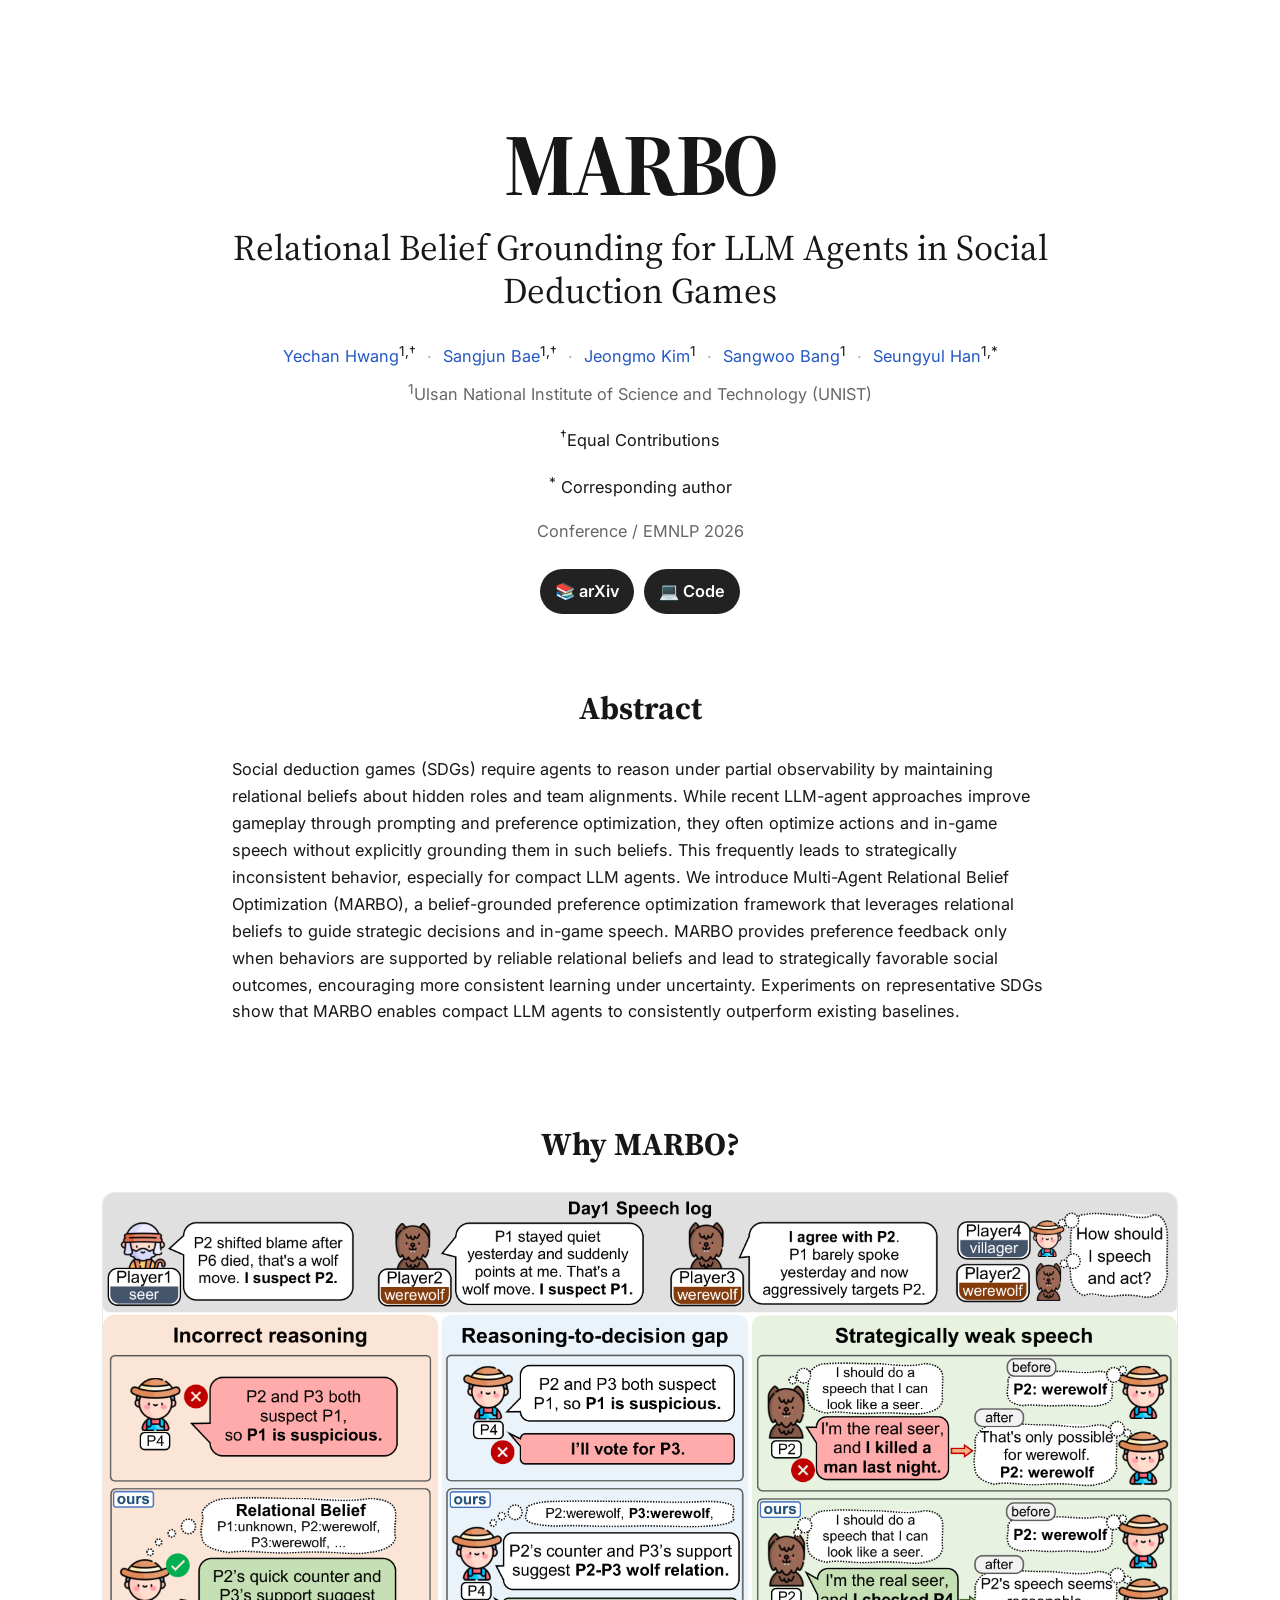
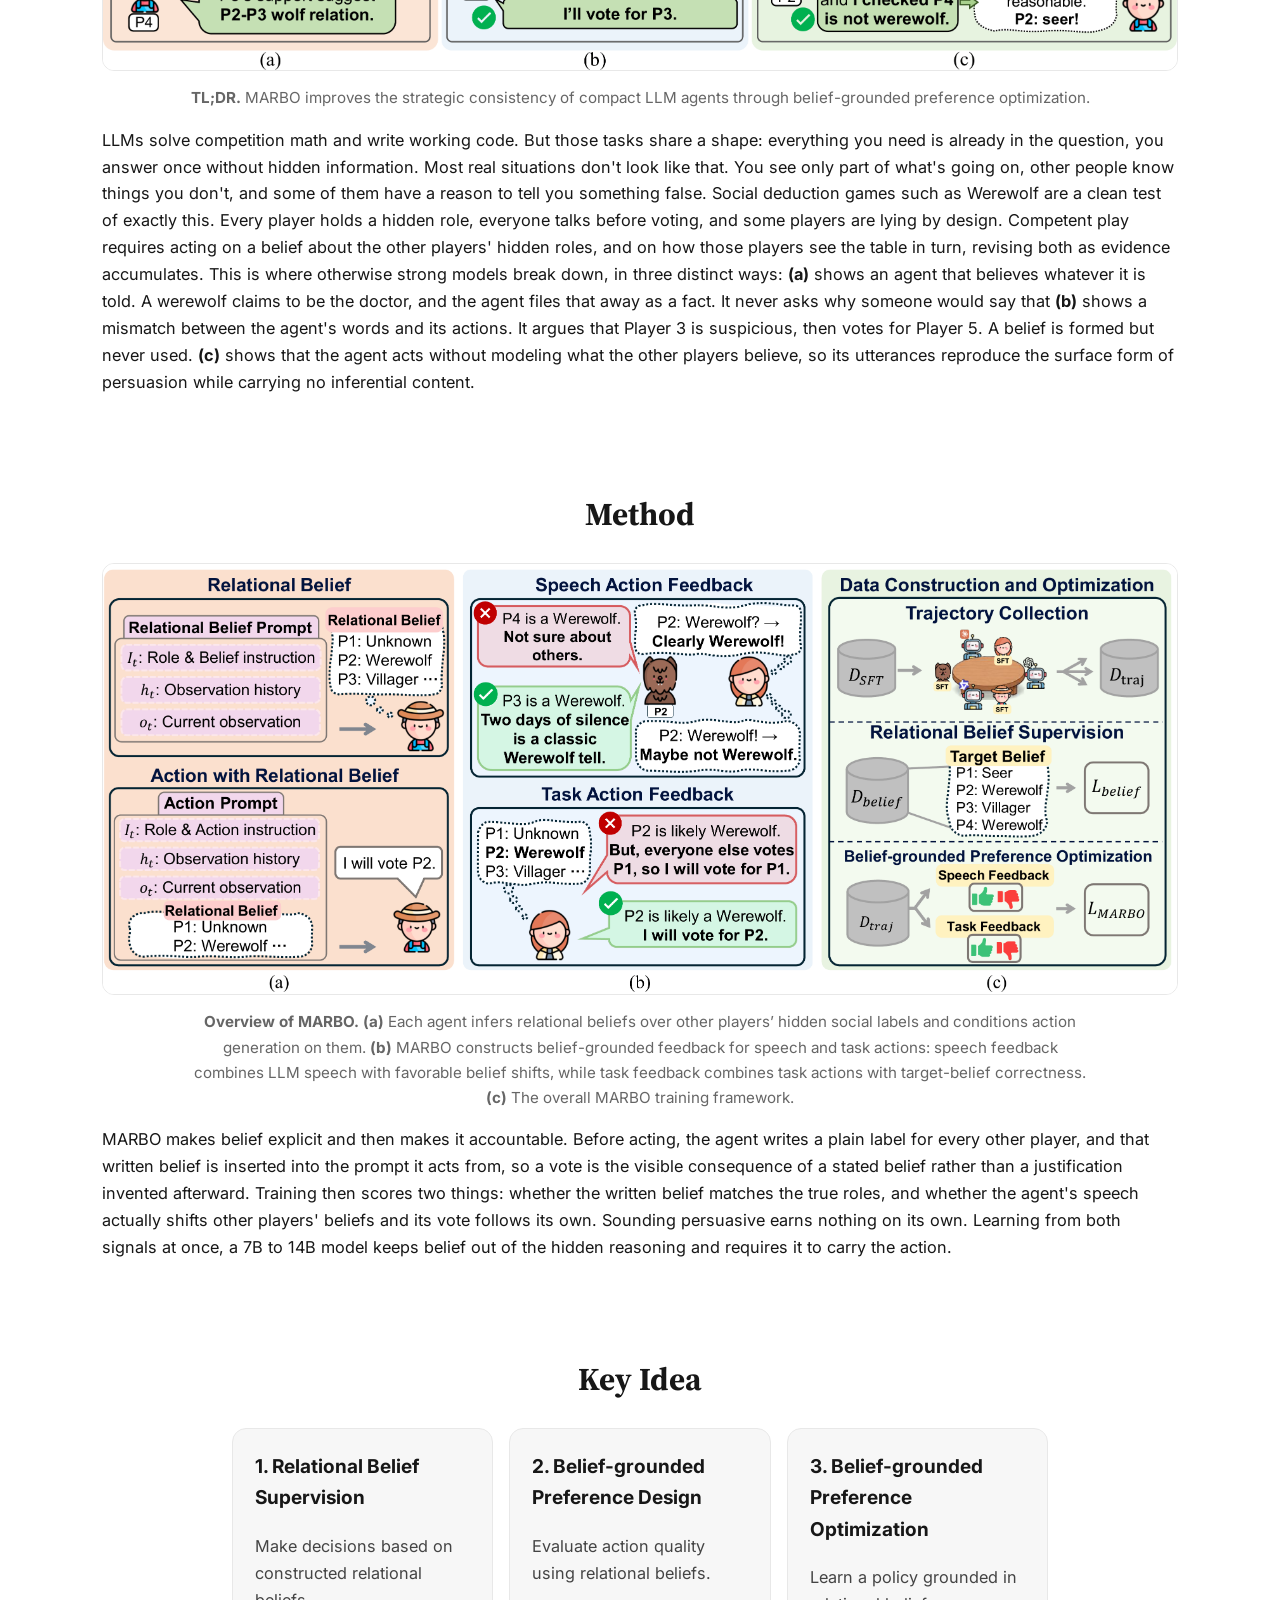
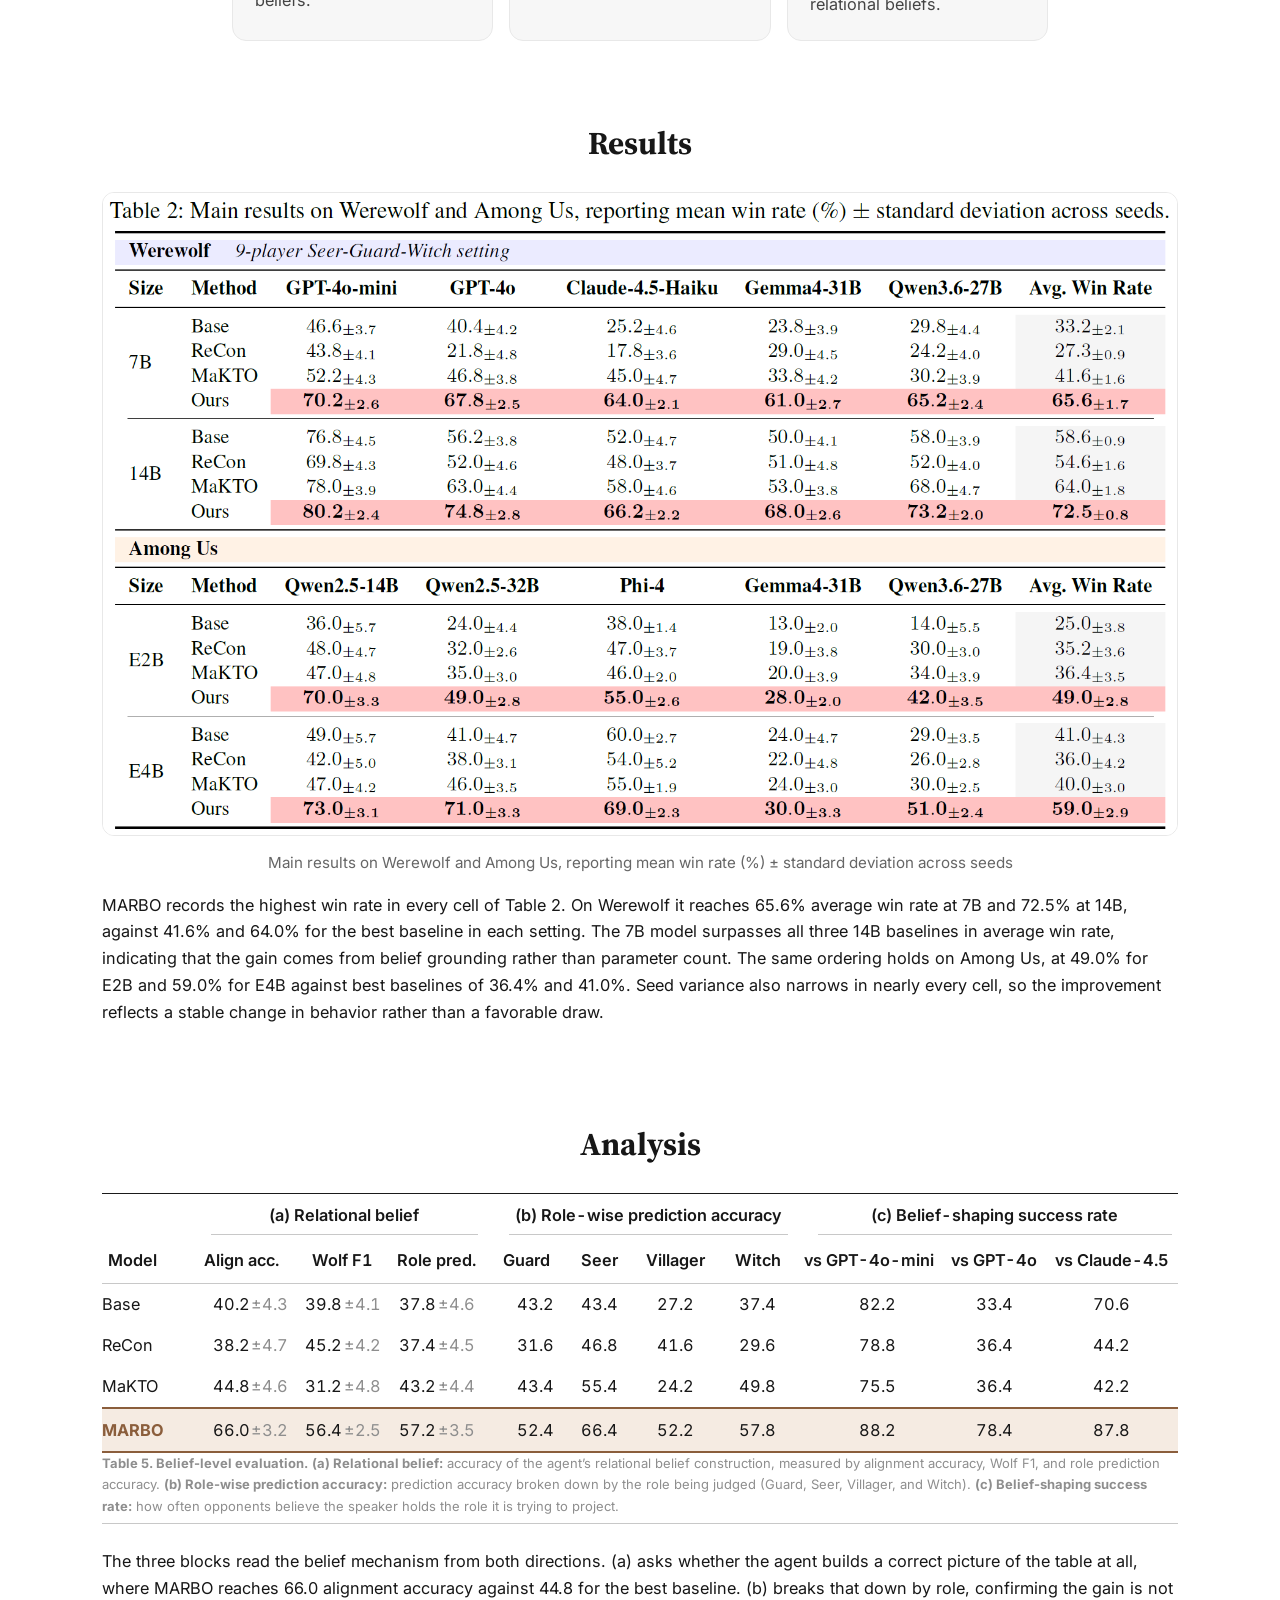
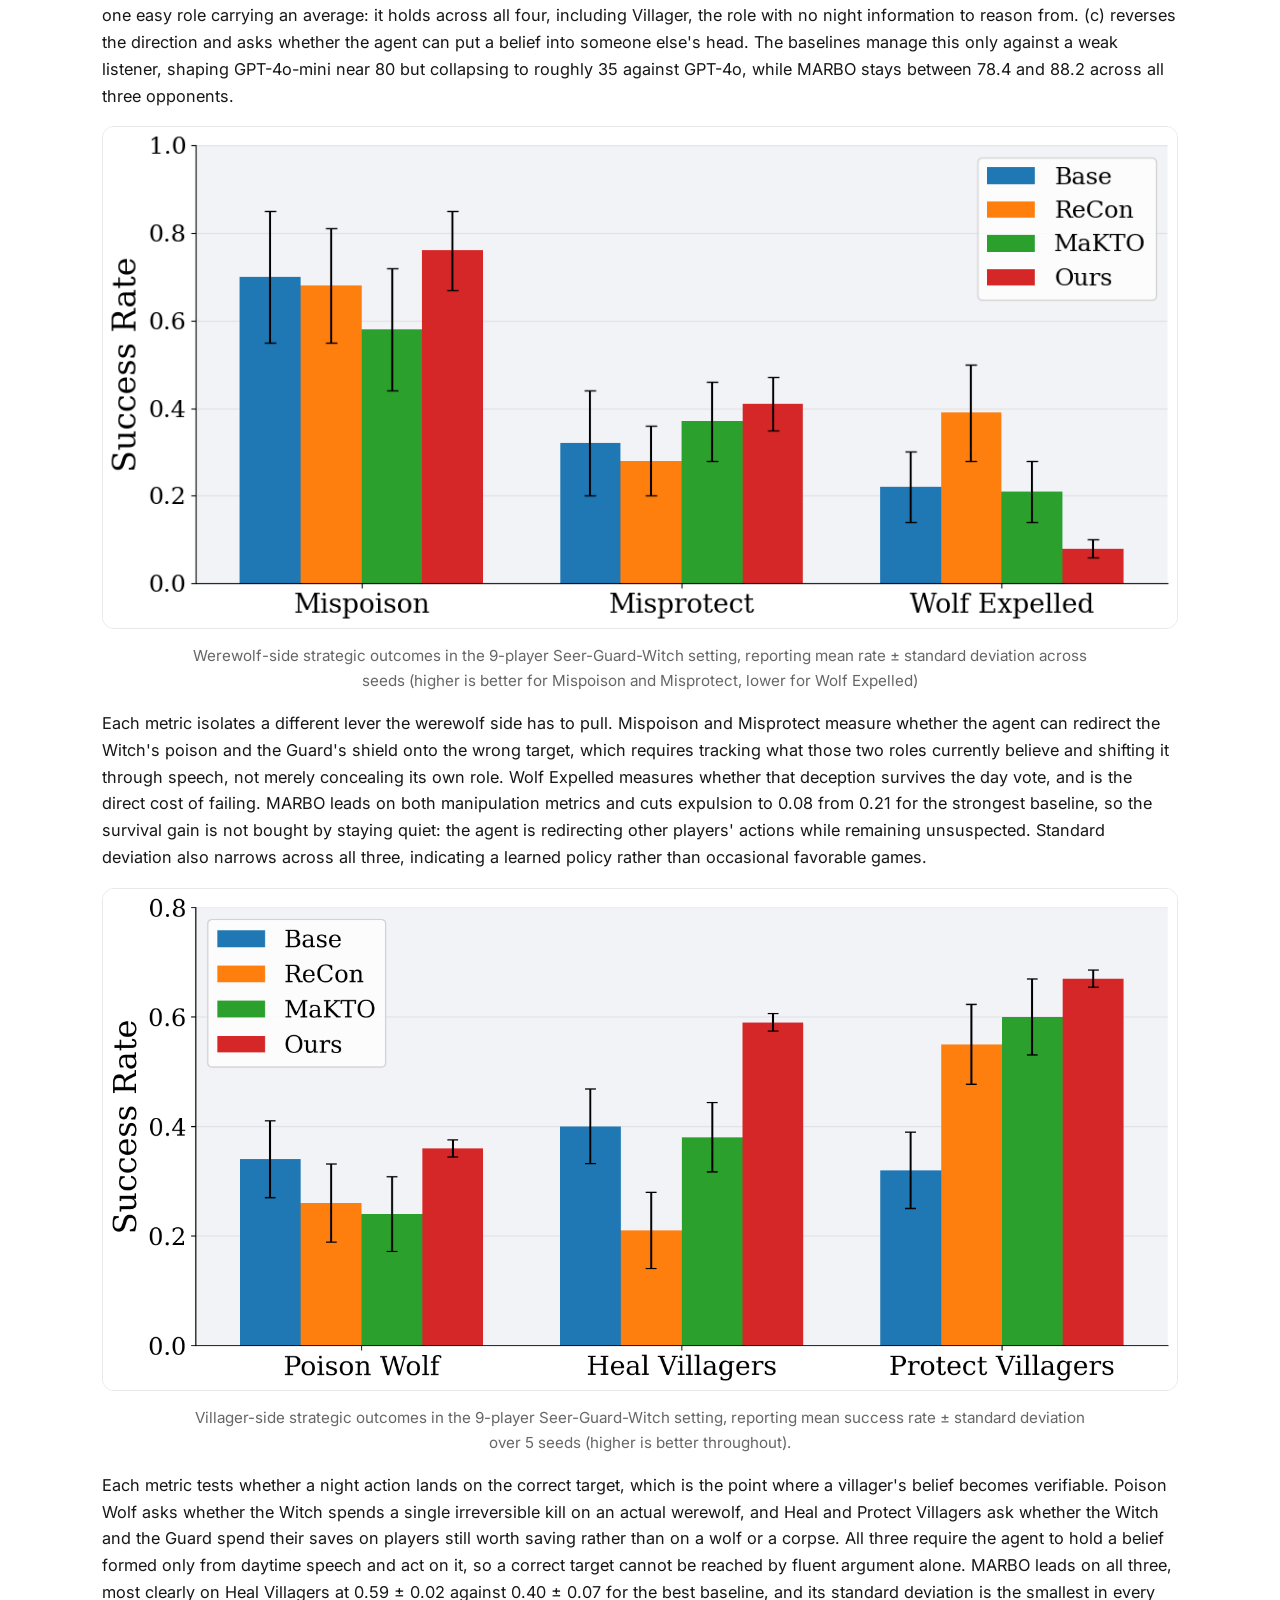
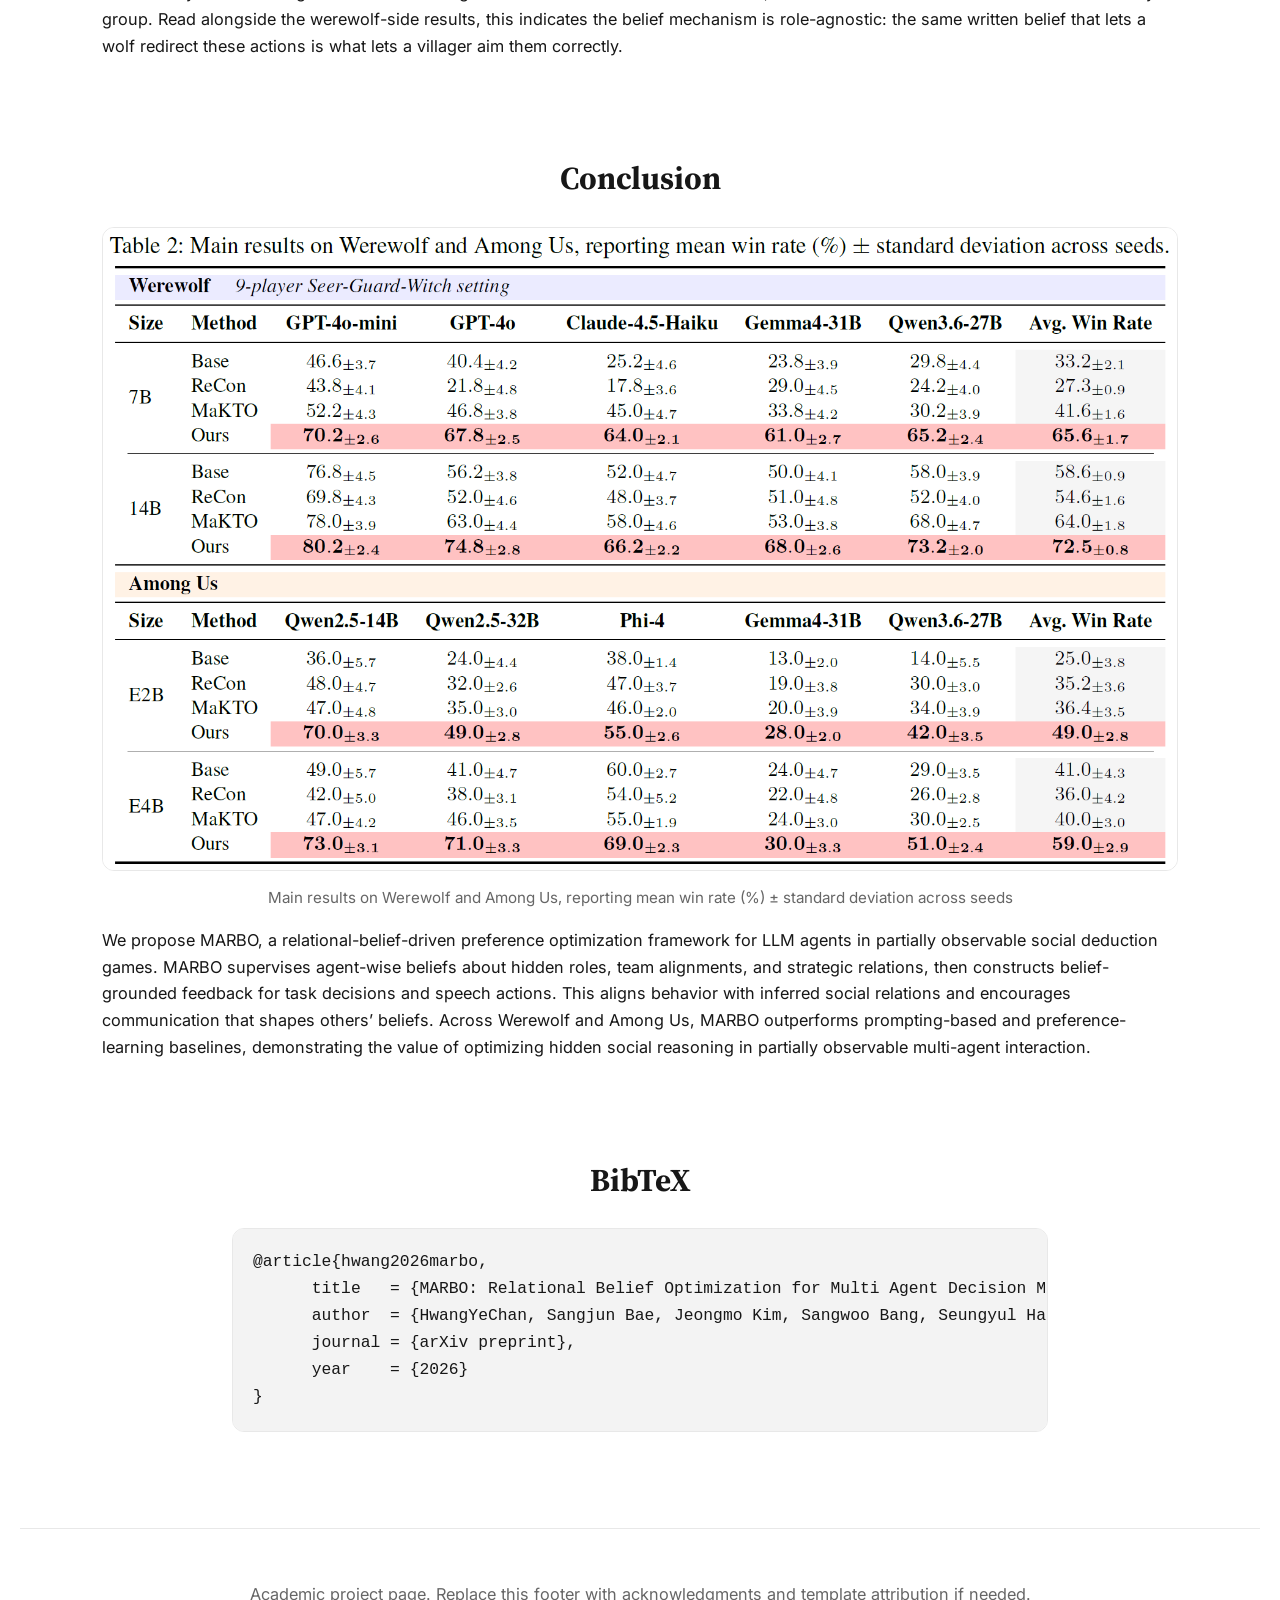
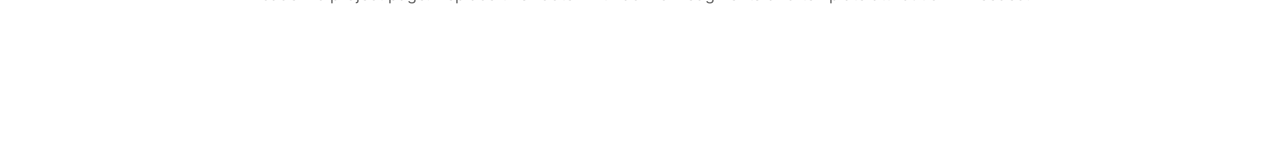
==== commit bc910b6d: "1626" ====
--- a/index.html
+++ b/index.html
@@ -172,21 +172,6 @@
             <!-- ==================== C ==================== -->
 
               <figure class="belief-evaluation">
-              <figcaption class="variant-label">
-                <strong>Table 5. Belief-level evaluation.</strong>
-                <strong>(a) Relational belief:</strong>
-                accuracy of the agent’s relational belief construction, measured by
-                alignment accuracy, Wolf F1, and role prediction accuracy.
-                <strong>(b) Role-wise prediction accuracy:</strong>
-                prediction accuracy broken down by the role being judged
-                (Guard, Seer, Villager, and Witch).
-                <strong>(c) Belief-shaping success rate:</strong>
-                how often opponents believe the speaker holds the role it is trying
-                to project.
-                <span class="marbo-legend">
-                  <span class="marbo-line" aria-hidden="true"></span>
-                </span>
-              </figcaption>
               <div class="scroll">
               <table>
                 <thead>
@@ -224,7 +209,21 @@
               </table>
               </div>              
             </figure>
-          
+              <figcaption class="variant-label">
+                <strong>Table 5. Belief-level evaluation.</strong>
+                <strong>(a) Relational belief:</strong>
+                accuracy of the agent’s relational belief construction, measured by
+                alignment accuracy, Wolf F1, and role prediction accuracy.
+                <strong>(b) Role-wise prediction accuracy:</strong>
+                prediction accuracy broken down by the role being judged
+                (Guard, Seer, Villager, and Witch).
+                <strong>(c) Belief-shaping success rate:</strong>
+                how often opponents believe the speaker holds the role it is trying
+                to project.
+                <span class="marbo-legend">
+                  <span class="marbo-line" aria-hidden="true"></span>
+                </span>
+              </figcaption>
             <p class="body-copy">
                 The three blocks read the belief mechanism from both directions. 
                 (a) asks whether the agent builds a correct picture of the table at all, where MARBO reaches 66.0 alignment accuracy against 44.8 for the best baseline. 
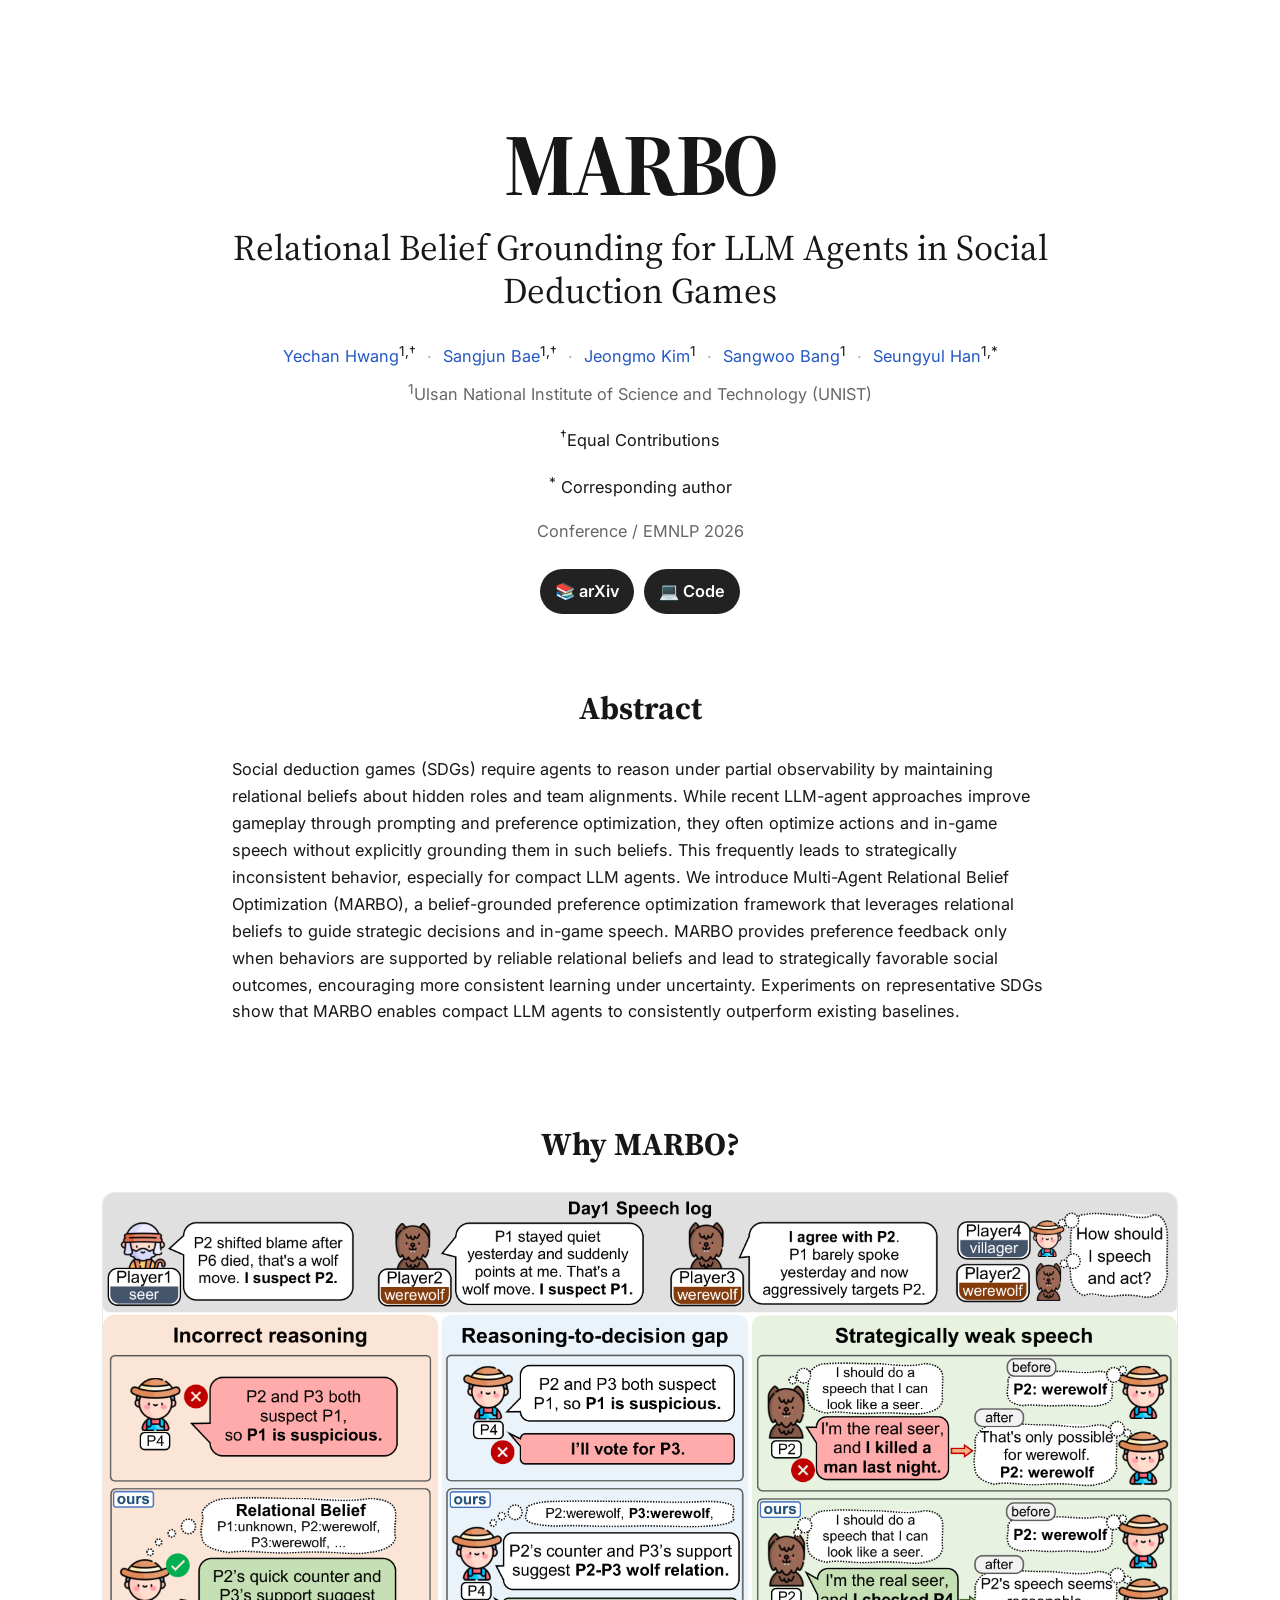
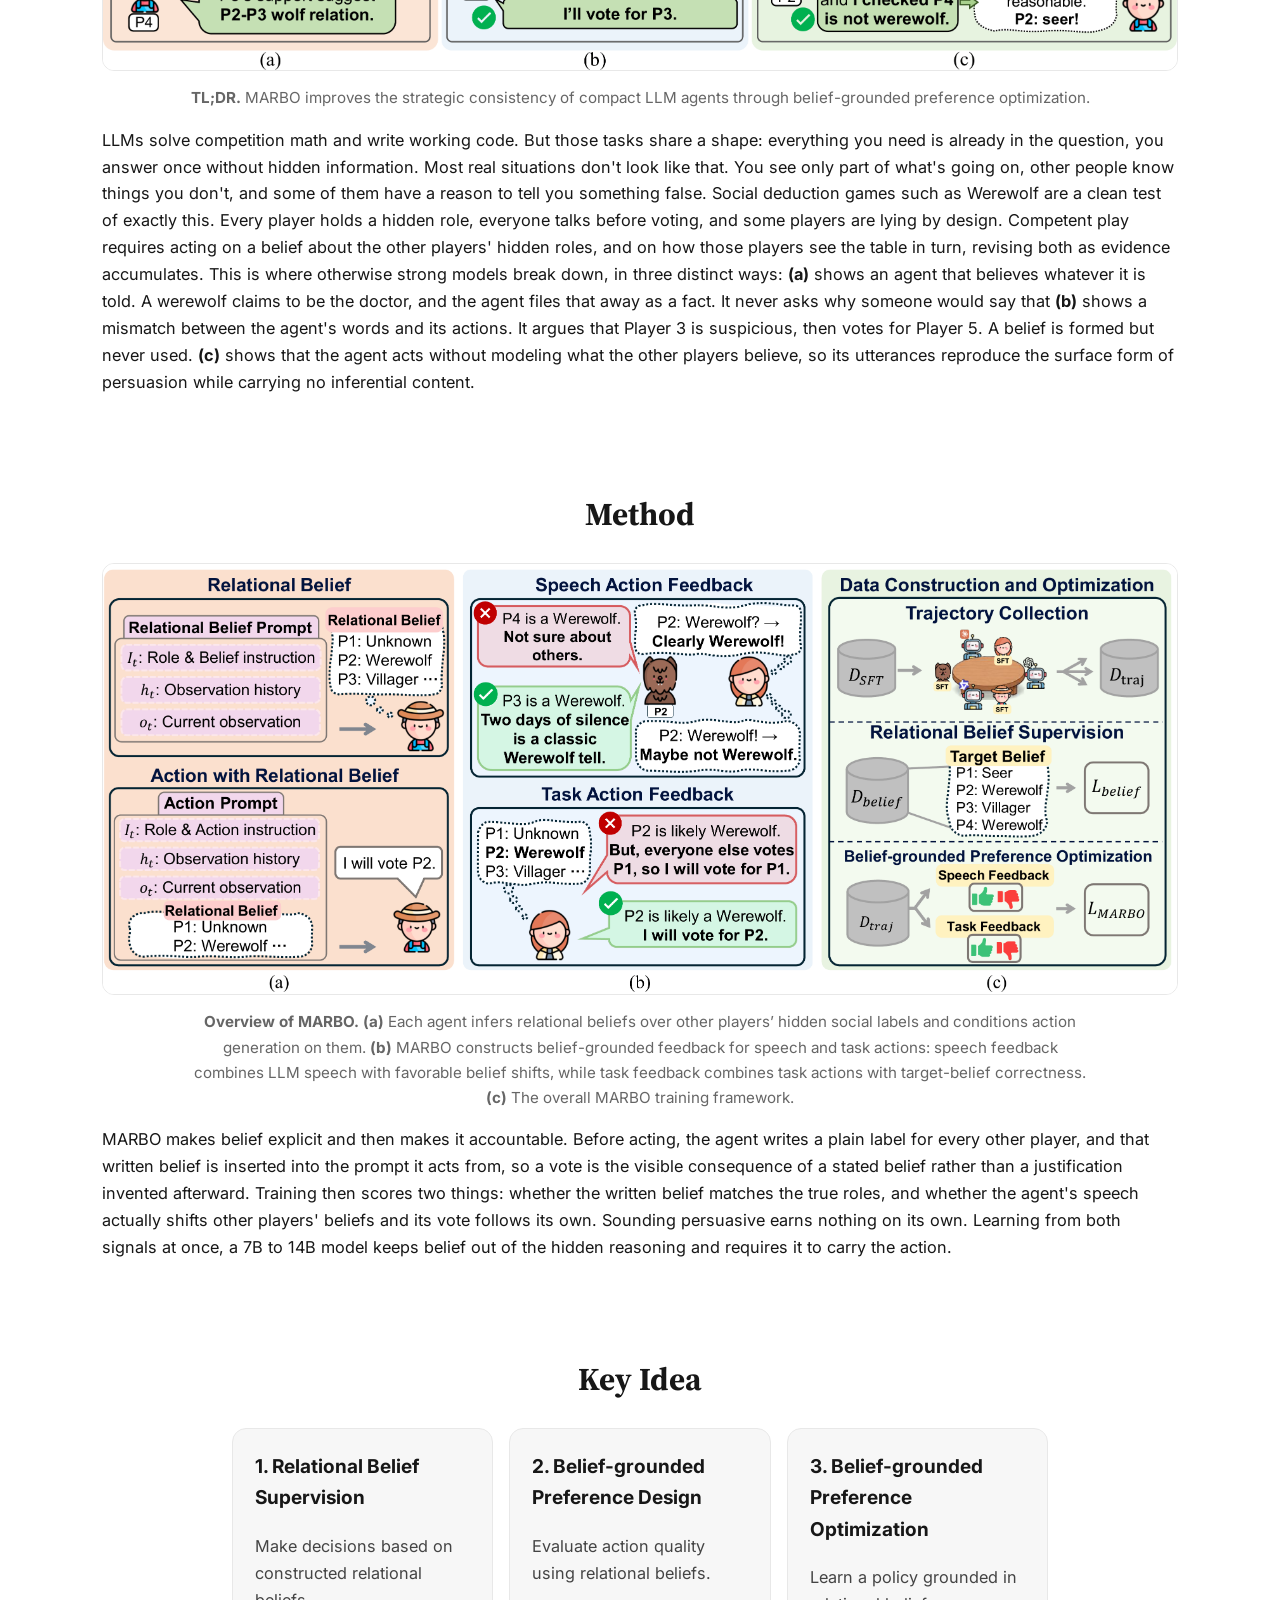
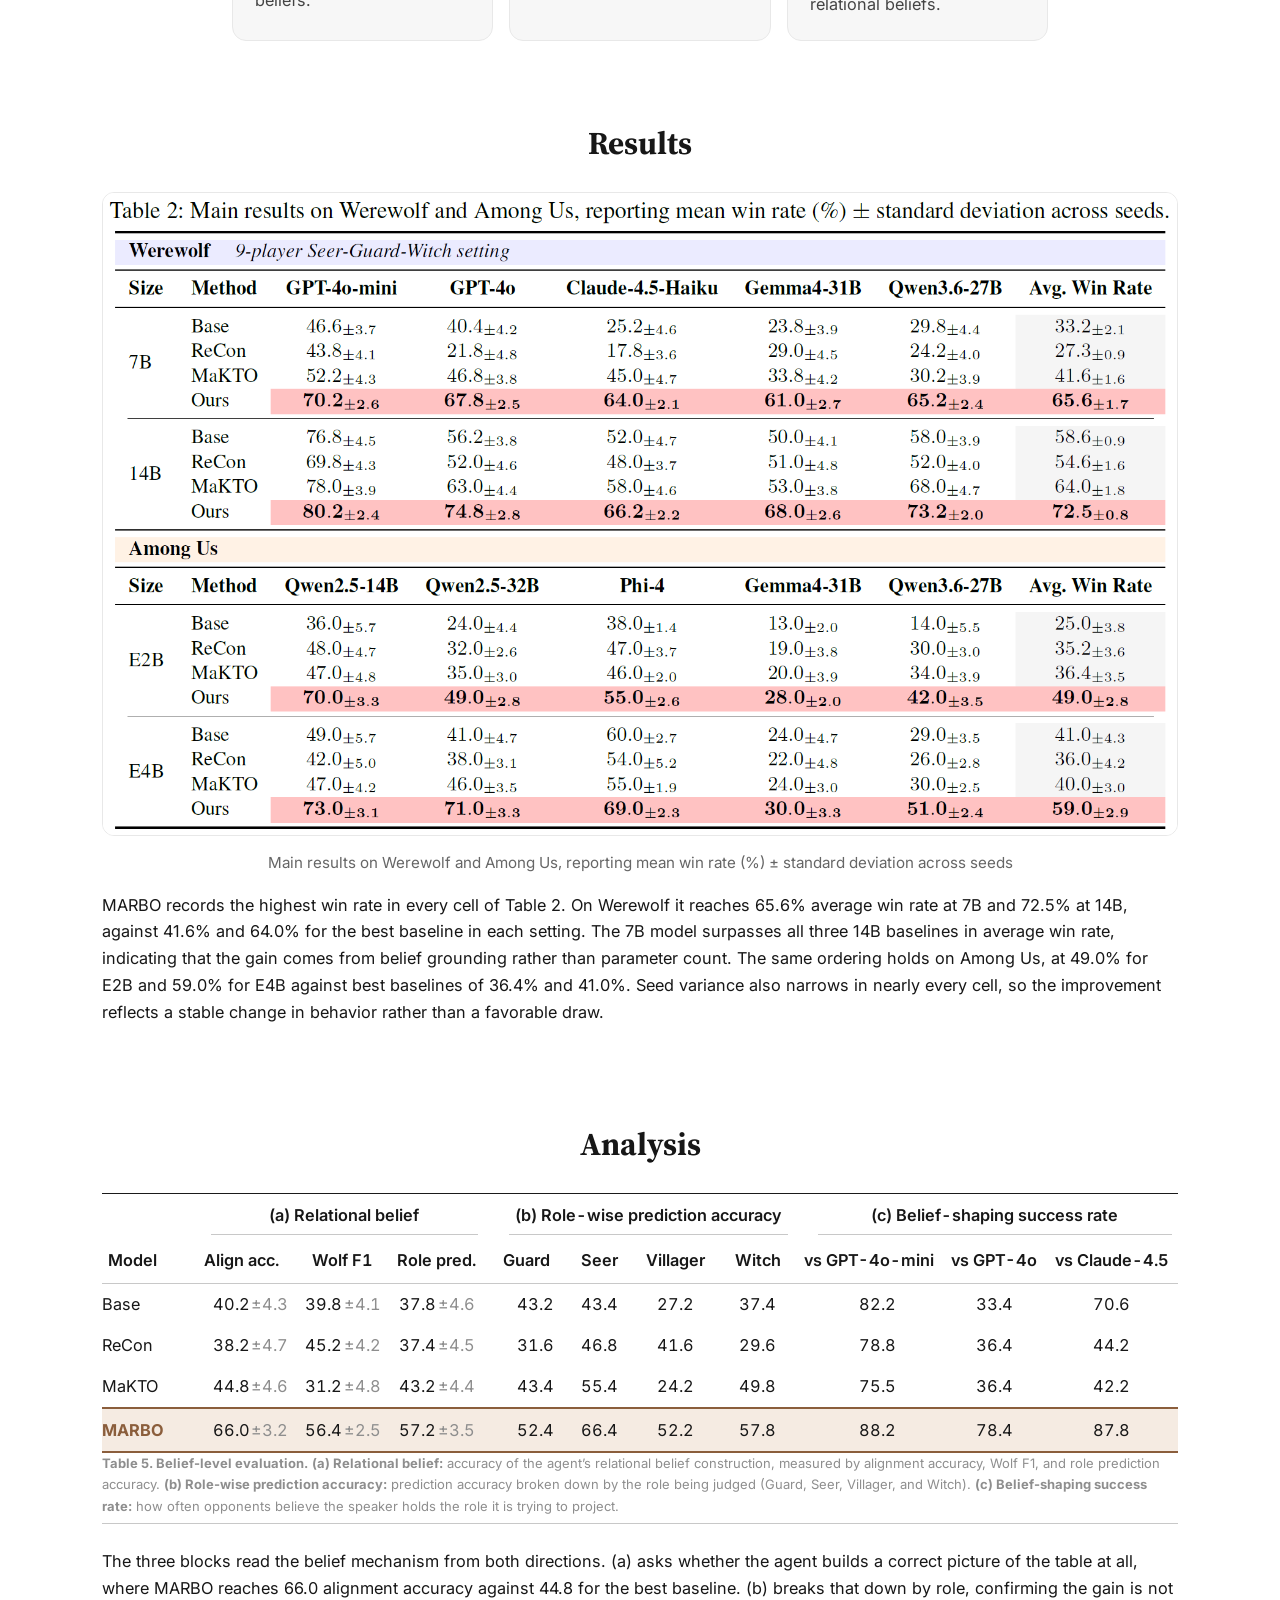
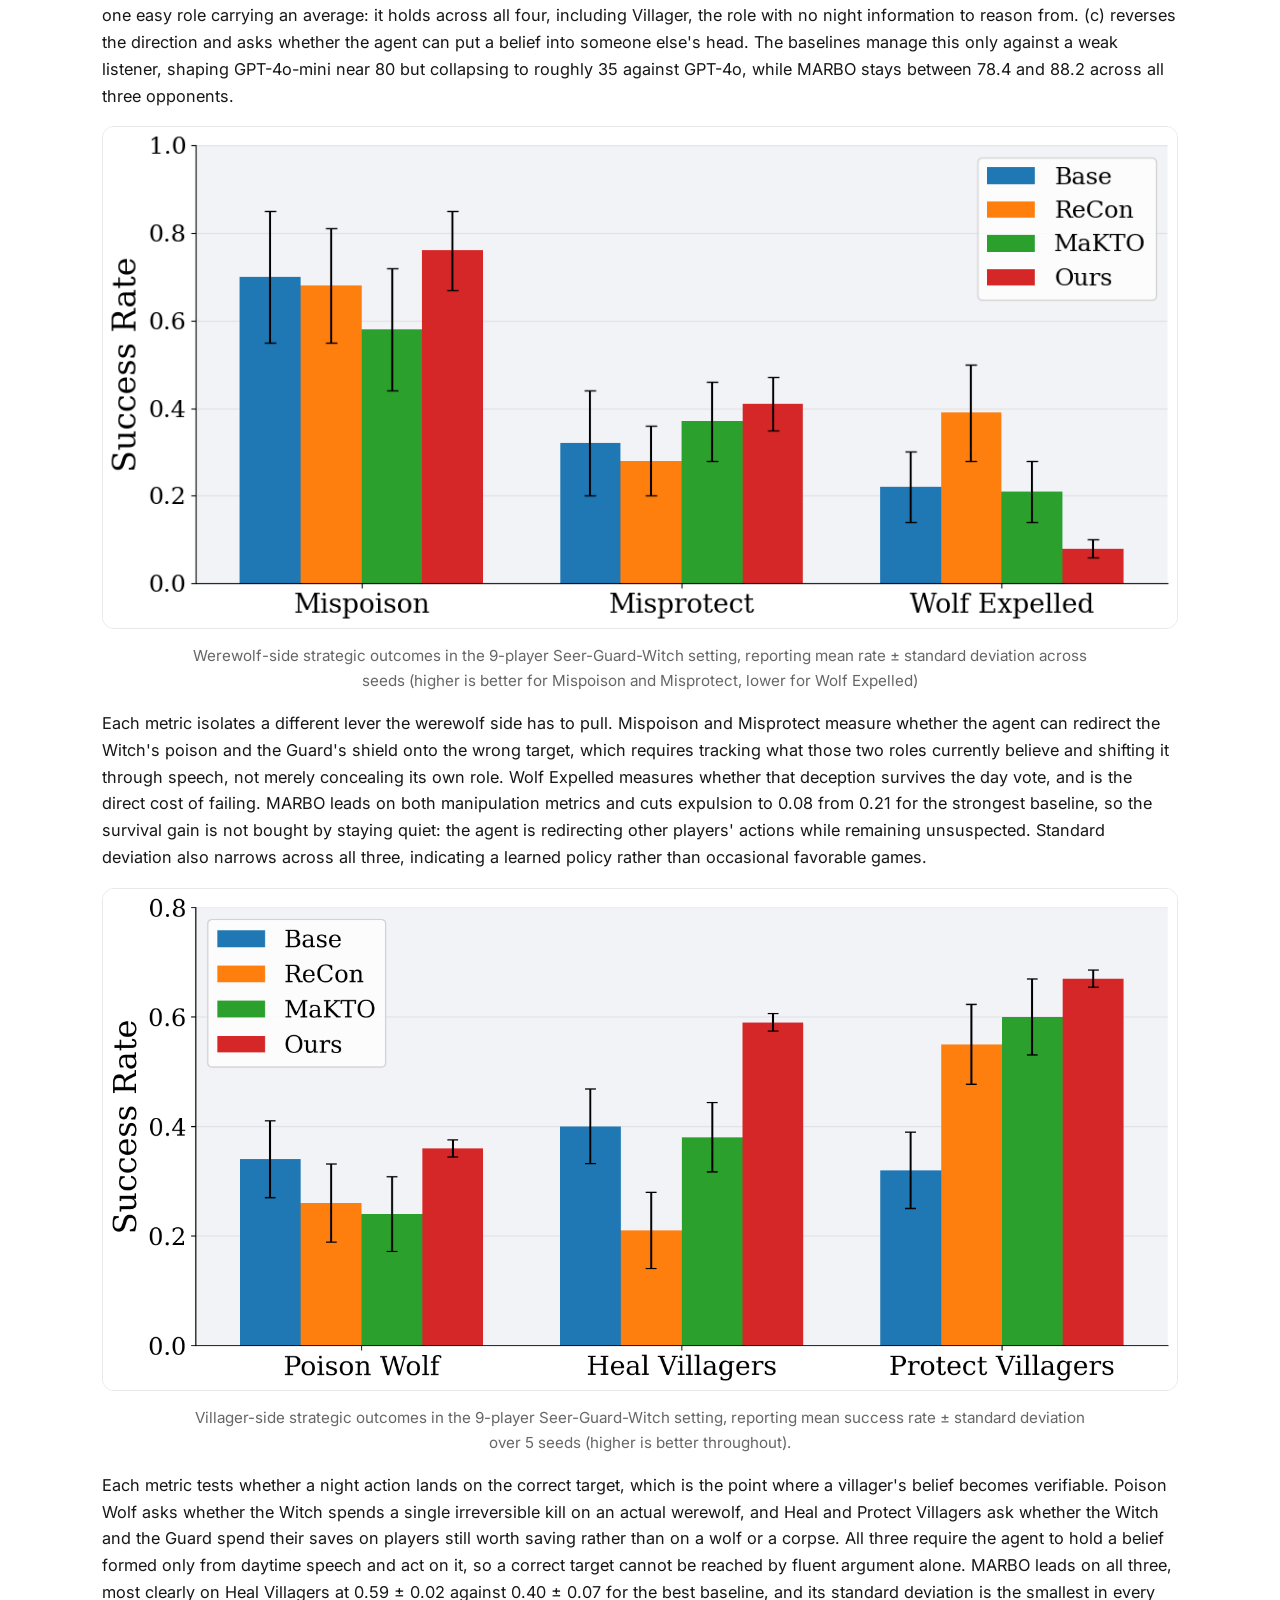
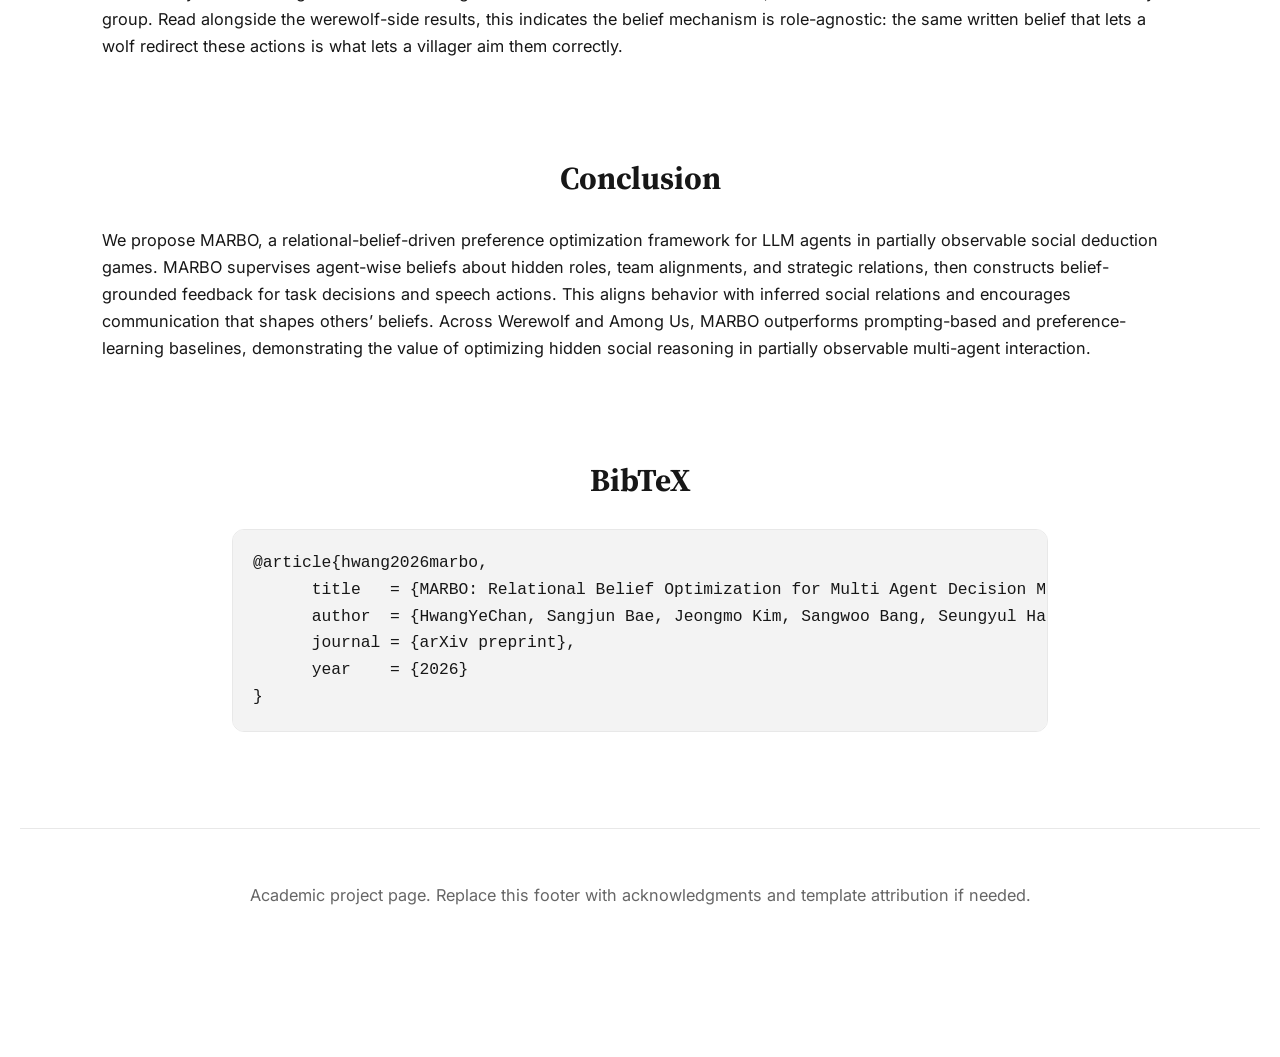
==== commit fd5ca3d3: "revised_0910" ====
--- a/index.html
+++ b/index.html
@@ -256,9 +256,6 @@
     <section>
       <div class="container wide">
         <h2>Conclusion</h2>
-        <!-- TODO: Replace results.svg with your main result table or plot -->
-        <img class="content-image" src="static/images/Results.png" alt="Main experimental results">
-        <p class="caption">Main results on Werewolf and Among Us, reporting mean win rate (%) ± standard deviation across seeds</p>
         
         <p class="body-copy">
           We propose MARBO, a relational-belief-driven preference optimization framework for LLM agents in partially observable social deduction games. 
